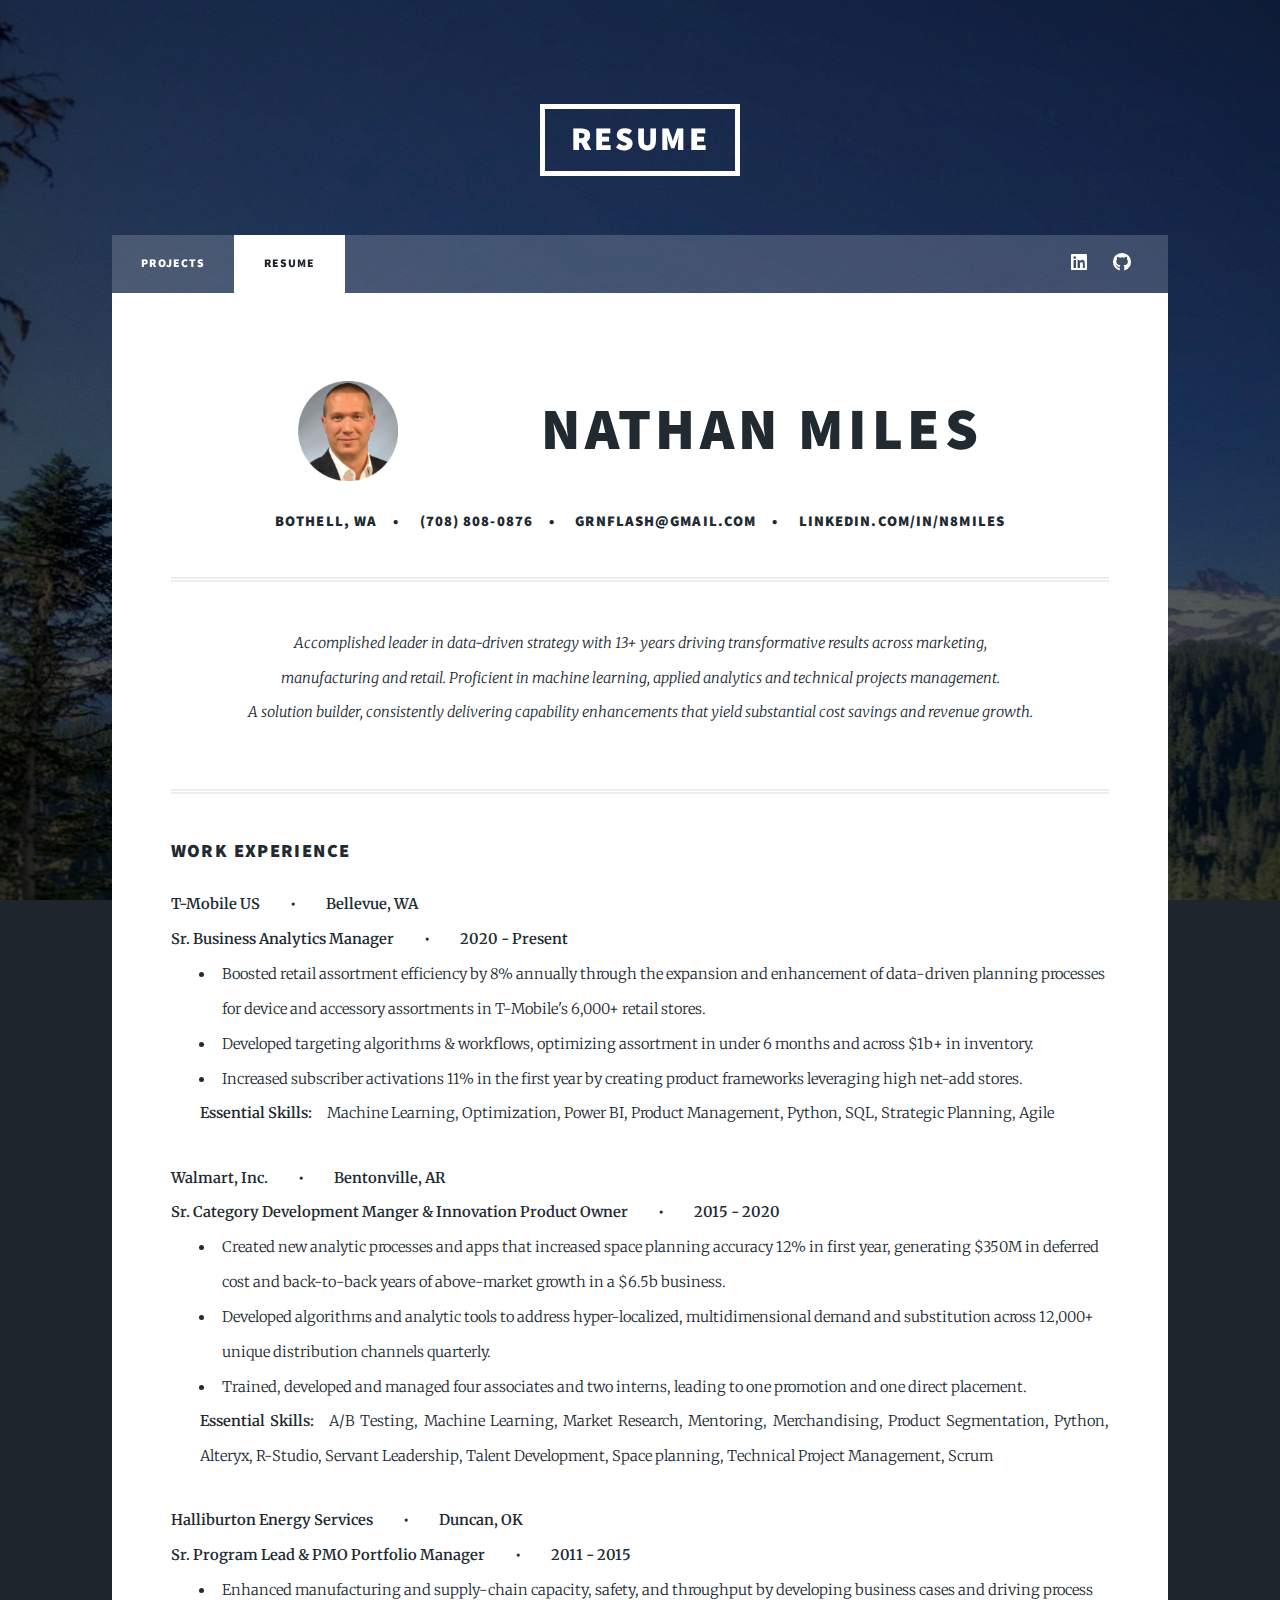
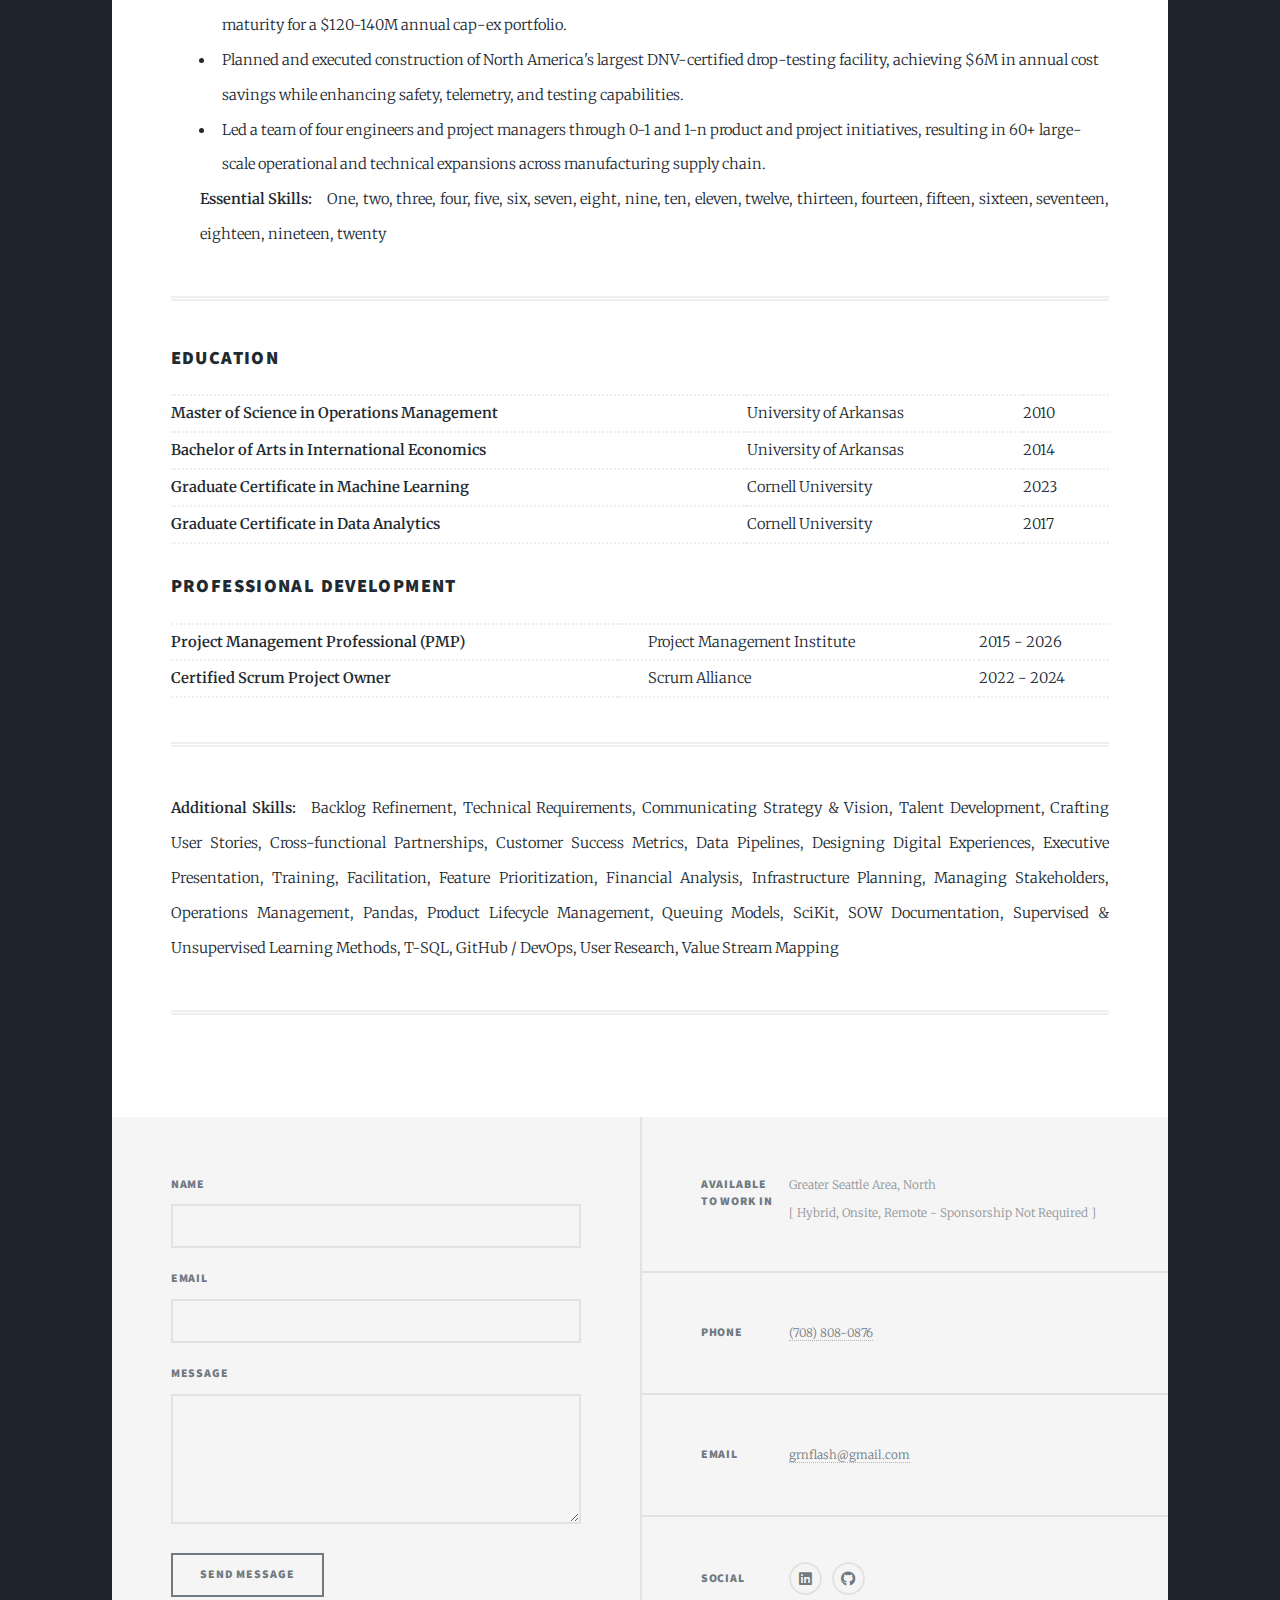
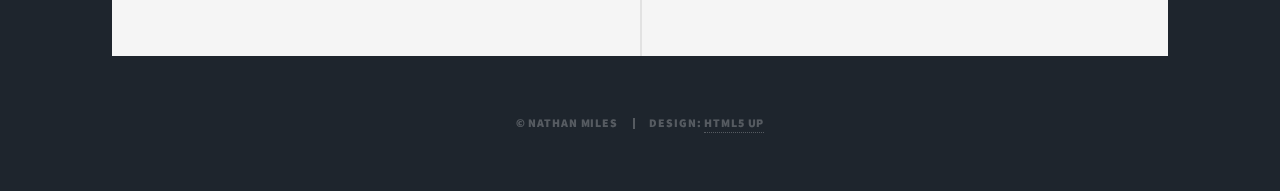
==== Resume.html @ a2cf2c88 "Add files via upload" ====
<!DOCTYPE HTML>
<html>
	<head>
		<title>Nathan Miles Resume</title>
		<meta charset="utf-8" />
		<meta name="viewport" content="width=device-width, initial-scale=1, user-scalable=no" />
		<link rel="stylesheet" href="assets/css/main.css" />
		<noscript><link rel="stylesheet" href="assets/css/noscript.css" /></noscript>
	</head>
	<body class="is-preload">

		<!-- Wrapper -->
			<div id="wrapper">

				<!-- Header -->
					<header id="header">
						<a href="index.html" class="logo">Resume</a>
					</header>

				<!-- Nav -->
					<nav id="nav">
						<ul class="links">
							<li><a href="index.html">Projects</a></li>
							<li class="active"><a href="Resume.html">Resume</a></li>
							<!-- <li><a href="elements.html">Elements Reference</a></li> -->
						</ul>
						<ul class="icons">
							<li><a href="https://www.linkedin.com/in/n8miles/" class="icon brands fa-linkedin" target="_blank" rel="noopener noreferrer"><span class="label">LinkedIn</span></a></li>
							<li><a href="https://github.com/grnflash" class="icon brands fa-github" target="_blank" rel="noopener noreferrer"><span class="label">GitHub</span></a></li>
						</ul>
					</nav>

				<!-- Main -->
					<div id="main">

						<!-- Post -->
							<section class="post">
								<header class="major">
									<div>
										<h2><img src="images/Headshot_Circle_grey.png" style="vertical-align: middle;" width="100px"/>
										<span style="vertical-align: middle;">&emsp;&emsp;Nathan Miles</span></h2>
									</div>
									<!--<div>-->
								
									<h4><a href="https://www.google.com/maps/place/Bothell,+WA/" target="_blank" rel="noopener noreferrer">Bothell, WA</a>&emsp;•&emsp;
										<a href="tel:708-808-0876">(708) 808-0876</a>&emsp;•&emsp;
										<a href="mailto:grnflash@gmail.com">grnflash@gmail.com</a>&emsp;•&emsp;
										<a href="https://linkedin.com/in/n8miles" target="_blank" rel="noopener noreferrer">linkedin.com/in/n8miles</a>
									</h4>
									<!--</div>-->
									
								<hr>
									<p>Accomplished leader in data-driven strategy with 13+ years driving transformative results across marketing,<br />
									manufacturing and retail. Proficient in machine learning, applied analytics and technical projects management.<br />
									A solution builder, consistently delivering capability enhancements that yield substantial cost savings and revenue growth.</p>
								</header>
								<hr>

								<h3>Work Experience</h3>

								<dl>
									<dt>T-Mobile US&emsp;&emsp;•&emsp;&emsp;Bellevue, WA<br />
									Sr. Business Analytics Manager&emsp;&emsp;•&emsp;&emsp;2020 - Present</dt>
									<dd>
										<ul>
											<li>Boosted retail assortment efficiency by 8% annually through the expansion and enhancement of data-driven planning
												processes for device and accessory assortments in T-Mobile's 6,000+ retail stores.</li>
											<li>Developed targeting algorithms & workflows, optimizing assortment in under 6 months and across $1b+ in inventory.</li>
											<li>Increased subscriber activations 11% in the first year by creating product frameworks leveraging high net-add stores.</li>
										</ul>
										<p><b>Essential Skills:&emsp;</b>Machine Learning, Optimization, Power BI, Product Management, Python, SQL, Strategic Planning, Agile</p>
									</dd>
									<dt>Walmart, Inc.&emsp;&emsp;•&emsp;&emsp;Bentonville, AR<br />
										Sr. Category Development Manger & Innovation Product Owner&emsp;&emsp;•&emsp;&emsp;2015 - 2020</dt>
									<dd>
										<ul>
											<li>Created new analytic processes and apps that increased space planning accuracy 12% in first year, generating $350M in
												deferred cost and back-to-back years of above-market growth in a $6.5b business.</li>
											<li>Developed algorithms and analytic tools to address hyper-localized, multidimensional demand and substitution across
												12,000+ unique distribution channels quarterly.</li>
											<li>Trained, developed and managed four associates and two interns, leading to one promotion and one direct placement.</li>
										</ul>
										<p><b>Essential Skills:&emsp;</b>A/B Testing, Machine Learning, Market Research, Mentoring, Merchandising, Product Segmentation, Python,
											Alteryx, R-Studio, Servant Leadership, Talent Development, Space planning, Technical Project Management, Scrum</p>
									</dd>
									<dt>Halliburton Energy Services&emsp;&emsp;•&emsp;&emsp;Duncan, OK<br />
										Sr. Program Lead & PMO Portfolio Manager&emsp;&emsp;•&emsp;&emsp;2011 - 2015</dt>
										<dd>
											<ul>
												<li>Enhanced manufacturing and supply-chain capacity, safety, and throughput by developing business cases and driving
													process maturity for a $120-140M annual cap-ex portfolio.</li>
												<li>Planned and executed construction of North America's largest DNV-certified drop-testing facility, achieving $6M in annual
													cost savings while enhancing safety, telemetry, and testing capabilities.</li>
												<li>Led a team of four engineers and project managers through 0-1 and 1-n product and project initiatives, resulting in 60+ large-
													scale operational and technical expansions across manufacturing supply chain.</li>
											</ul>
											<p><b>Essential Skills:&emsp;</b>One, two, three, four, five, six, seven, eight, nine, ten, eleven, twelve, thirteen, fourteen, fifteen, sixteen, seventeen, eighteen, nineteen, twenty</p>
										</dd>
								</dl>
								<hr>
								<h3>Education</h3>
								<table>
									<tr>
										<td><b>Master of Science in Operations Management</b></td>
										<td>University of Arkansas</td>
										<td>2010&emsp;</td>
									</tr>
									<tr>
										<td><b>Bachelor of Arts in International Economics</b></td>
										<td>University of Arkansas</td>
										<td>2014&emsp;</td>
									</tr>
									<tr>
										<td><b>Graduate Certificate in Machine Learning</b></td>
										<td>Cornell University</td>
										<td>2023&emsp;</td>
									</tr>
									<tr>
										<td><b>Graduate Certificate in Data Analytics</b></td>
										<td>Cornell University</td>
										<td>2017&emsp;</td>
									</tr>
								</table>
								
								<h3>Professional Development</h3>
								<table>
									<tr>
										<td><b>Project Management Professional (PMP)</b></td>
										<td>&emsp;&emsp;Project Management Institute</td>
										<td>2015 - 2026</td>
									</tr>
									<tr>
										<td><b>Certified Scrum Project Owner</b></td>
										<td>&emsp;&emsp;Scrum Alliance</td>
										<td>2022 - 2024</td>
									</tr>
								</table>
								<hr>
								<p><b>Additional Skills:</b>&emsp;Backlog Refinement, Technical Requirements, Communicating Strategy & Vision, Talent Development, Crafting User Stories,
									Cross-functional Partnerships, Customer Success Metrics, Data Pipelines, Designing Digital Experiences, Executive
									Presentation, Training, Facilitation, Feature Prioritization, Financial Analysis, Infrastructure Planning, Managing Stakeholders,
									Operations Management, Pandas, Product Lifecycle Management, Queuing Models, SciKit, SOW Documentation, Supervised
									& Unsupervised Learning Methods, T-SQL, GitHub / DevOps, User Research, Value Stream Mapping</p>
								<hr>
							</section>
					</div>

				<!-- Footer -->
					<footer id="footer">
						<section>
							<form method="post" action="mailto:grnflash@gmail.com?subject=PortfolioFormSubmission" enctype="text/plain" onsubmit="location.href='Thanks for Reaching Out.html';">
								<div class="fields">
									<div class="field">
										<label for="name">Name</label>
										<input type="text" name="name" id="name" />
									</div>
									<div class="field">
										<label for="email">Email</label>
										<input type="text" name="email" id="email" />
									</div>
									<div class="field">
										<label for="message">Message</label>
										<textarea name="message" id="message" rows="3"></textarea>
									</div>
								</div>
								<ul class="actions">
									<li><input type="submit" value="Send Message" /></li>
								</ul>
							</form>
						</section>
						<section class="split contact">
							<section class="alt">
								<h3>Available <br /> To Work In</h3>
								<p>Greater Seattle Area, North<br />
								[ Hybrid, Onsite, Remote - Sponsorship Not Required ]</p>
							</section>
							<section>
								<h3>Phone</h3>
								<p><a href="#">(708) 808-0876</a></p>
							</section>
							<section>
								<h3>Email</h3>
								<p><a href="#">grnflash@gmail.com</a></p>
							</section>
							<section>
								<h3>Social</h3>
								<ul class="icons alt">
									<li><a href="https://www.linkedin.com/in/n8miles/" class="icon brands fa-linkedin" target="_blank" rel="noopener noreferrer"><span class="label">LinkedIn</span></a></li>
									<li><a href="https://github.com/grnflash" class="icon brands fa-github" target="_blank" rel="noopener noreferrer"><span class="label">GitHub</span></a></li>
								</ul>
							</section>
						</section>
					</footer>

				<!-- Copyright -->
					<div id="copyright">
						<ul><li>&copy; Nathan Miles</li><li>Design: <a href="https://html5up.net">HTML5 UP</a></li></ul>
					</div>

			</div>

		<!-- Scripts -->
			<script src="assets/js/jquery.min.js"></script>
			<script src="assets/js/jquery.scrollex.min.js"></script>
			<script src="assets/js/jquery.scrolly.min.js"></script>
			<script src="assets/js/browser.min.js"></script>
			<script src="assets/js/breakpoints.min.js"></script>
			<script src="assets/js/util.js"></script>
			<script src="assets/js/main.js"></script>

	</body>
</html>
---- assets/css/main.css ----
@import url(fontawesome-all.min.css);
@import url("https://fonts.googleapis.com/css?family=Merriweather:300,700,300italic,700italic|Source+Sans+Pro:900");

/*
	Massively by HTML5 UP
	html5up.net | @ajlkn
	Free for personal and commercial use under the CCA 3.0 license (html5up.net/license)
*/

html, body, div, span, applet, object,
iframe, h1, h2, h3, h4, h5, h6, p, blockquote,
pre, a, abbr, acronym, address, big, cite,
code, del, dfn, em, img, ins, kbd, q, s, samp,
small, strike, strong, sub, sup, tt, var, b,
u, i, center, dl, dt, dd, ol, ul, li, fieldset,
form, label, legend, table, caption, tbody,
tfoot, thead, tr, th, td, article, aside,
canvas, details, embed, figure, figcaption,
footer, header, hgroup, menu, nav, output, ruby,
section, summary, time, mark, audio, video {
	margin: 0;
	padding: 0;
	border: 0;
	font-size: 100%;
	font: inherit;
	vertical-align: baseline;}

article, aside, details, figcaption, figure,
footer, header, hgroup, menu, nav, section {
	display: block;}

body {
	line-height: 1;
}

ol, ul {
	list-style: none;
}

blockquote, q {
	quotes: none;
}

	blockquote:before, blockquote:after, q:before, q:after {
		content: '';
		content: none;
	}

table {
	border-collapse: collapse;
	border-spacing: 0;
}

body {
	-webkit-text-size-adjust: none;
}

mark {
	background-color: transparent;
	color: inherit;
}

input::-moz-focus-inner {
	border: 0;
	padding: 0;
}

input, select, textarea {
	-moz-appearance: none;
	-webkit-appearance: none;
	-ms-appearance: none;
	appearance: none;
}

/* Basic */

	@-ms-viewport {
		width: device-width;
	}

	body {
		-ms-overflow-style: scrollbar;
	}

	@media screen and (max-width: 480px) {

		html, body {
			min-width: 320px;
		}

	}

	html {
		box-sizing: border-box;
	}

	*, *:before, *:after {
		box-sizing: inherit;
	}

	body {
		background-color: #1e252d;
	}

		body.is-preload *, body.is-preload *:before, body.is-preload *:after {
			-moz-animation: none !important;
			-webkit-animation: none !important;
			-ms-animation: none !important;
			animation: none !important;
			-moz-transition: none !important;
			-webkit-transition: none !important;
			-ms-transition: none !important;
			transition: none !important;
		}

/* Type */

	html {
		font-size: 16pt;
	}

		@media screen and (max-width: 1680px) {

			html {
				font-size: 12pt;
			}

		}

		@media screen and (max-width: 1280px) {

			html {
				font-size: 11pt;
			}

		}

		@media screen and (max-width: 360px) {

			html {
				font-size: 10pt;
			}

		}

	body {
		color: #212931;
	}

	body, input, select, textarea {
		font-family: "Merriweather", Georgia, serif;
		font-weight: 300;
		font-size: 1rem;
		line-height: 2.375;
	}

	a {
		-moz-transition: color 0.2s ease-in-out, background-color 0.2s ease-in-out, border-color 0.2s ease-in-out, box-shadow 0.2s ease-in-out;
		-webkit-transition: color 0.2s ease-in-out, background-color 0.2s ease-in-out, border-color 0.2s ease-in-out, box-shadow 0.2s ease-in-out;
		-ms-transition: color 0.2s ease-in-out, background-color 0.2s ease-in-out, border-color 0.2s ease-in-out, box-shadow 0.2s ease-in-out;
		transition: color 0.2s ease-in-out, background-color 0.2s ease-in-out, border-color 0.2s ease-in-out, box-shadow 0.2s ease-in-out;
		border-bottom: dotted 1px;
		text-decoration: none;
	}

		a:hover {
			border-bottom-color: transparent;
		}

	strong, b {
		font-weight: 600;
	}

	em, i {
		font-style: italic;
	}

	p {
		text-align: justify;
		margin: 0 0 2rem 0;
	}

	h1, h2, h3, h4, h5, h6 {
		font-family: "Source Sans Pro", Helvetica, sans-serif;
		font-weight: 900;
		line-height: 1.5;
		letter-spacing: 0.075em;
		text-transform: uppercase;
		margin: 0 0 1rem 0;
	}

		h1 a, h2 a, h3 a, h4 a, h5 a, h6 a {
			border-bottom: 0;
			color: inherit;
			text-decoration: none;
		}

	h1 {
		font-size: 4rem;
		line-height: 1.1;
		margin: 0 0 2rem 0;
	}

	h2 {
		font-size: 1.75rem;
		line-height: 1.3;
		margin: 0 0 1.5rem 0;
	}

	h3 {
		font-size: 1.25rem;
		margin: 0 0 1.5rem 0;
	}

	h4 {
		font-size: 1rem;
	}

	h5 {
		font-size: 0.9rem;
	}

	h6 {
		font-size: 0.8rem;
	}

	sub {
		font-size: 0.8rem;
		position: relative;
		top: 0.5rem;
	}

	sup {
		font-size: 0.8rem;
		position: relative;
		top: -0.5rem;
	}

	blockquote {
		border-left: solid 4px;
		font-style: italic;
		margin: 0 0 2rem 0;
		padding: 0.5rem 0 0.5rem 2rem;
	}

	code {
		border: solid 2px;
		font-family: "Courier New", monospace;
		font-size: 0.9rem;
		margin: 0 0.25rem;
		padding: 0.25rem 0.65rem;
	}

	pre {
		-webkit-overflow-scrolling: touch;
		font-family: "Courier New", monospace;
		font-size: 0.9rem;
		margin: 0 0 2rem 0;
	}

		pre code {
			display: block;
			line-height: 1.75;
			padding: 1rem 1.5rem;
			overflow-x: auto;
		}

	hr {
		border: 0;
		border-bottom: double 5px; /* was solid 2px */
		margin: 3rem 0;
	}

		hr.major {
			margin: 5rem 0;
		}

	.align-left {
		text-align: left;
	}

	.align-center {
		text-align: center;
	}

	.align-right {
		text-align: right;
	}

	input, select, textarea {
		color: #212931;
	}

	a {
		color: #212931;
		border-bottom-color: rgba(33, 41, 49, 0.5);
	}

		a:hover {
			border-bottom-color: transparent;
			color: #18bfef !important;
		}

	strong, b {
		color: #212931;
	}

	h1, h2, h3, h4, h5, h6 {
		color: #212931;
	}

	blockquote {
		border-left-color: #eeeeee;
	}

	code {
		background: rgba(220, 220, 220, 0.25);
		border-color: #eeeeee;
	}

	hr {
		border-bottom-color: #eeeeee;
	}

/* Row */

	.row {
		display: flex;
		flex-wrap: wrap;
		box-sizing: border-box;
		align-items: stretch;
	}

		.row > * {
			box-sizing: border-box;
		}

		.row.gtr-uniform > * > :last-child {
			margin-bottom: 0;
		}

		.row.aln-left {
			justify-content: flex-start;
		}

		.row.aln-center {
			justify-content: center;
		}

		.row.aln-right {
			justify-content: flex-end;
		}

		.row.aln-top {
			align-items: flex-start;
		}

		.row.aln-middle {
			align-items: center;
		}

		.row.aln-bottom {
			align-items: flex-end;
		}

		.row > .imp {
			order: -1;
		}

		.row > .col-1 {
			width: 8.33333%;
		}

		.row > .off-1 {
			margin-left: 8.33333%;
		}

		.row > .col-2 {
			width: 16.66667%;
		}

		.row > .off-2 {
			margin-left: 16.66667%;
		}

		.row > .col-3 {
			width: 25%;
		}

		.row > .off-3 {
			margin-left: 25%;
		}

		.row > .col-4 {
			width: 33.33333%;
		}

		.row > .off-4 {
			margin-left: 33.33333%;
		}

		.row > .col-5 {
			width: 41.66667%;
		}

		.row > .off-5 {
			margin-left: 41.66667%;
		}

		.row > .col-6 {
			width: 50%;
		}

		.row > .off-6 {
			margin-left: 50%;
		}

		.row > .col-7 {
			width: 58.33333%;
		}

		.row > .off-7 {
			margin-left: 58.33333%;
		}

		.row > .col-8 {
			width: 66.66667%;
		}

		.row > .off-8 {
			margin-left: 66.66667%;
		}

		.row > .col-9 {
			width: 75%;
		}

		.row > .off-9 {
			margin-left: 75%;
		}

		.row > .col-10 {
			width: 83.33333%;
		}

		.row > .off-10 {
			margin-left: 83.33333%;
		}

		.row > .col-11 {
			width: 91.66667%;
		}

		.row > .off-11 {
			margin-left: 91.66667%;
		}

		.row > .col-12 {
			width: 100%;
		}

		.row > .off-12 {
			margin-left: 100%;
		}

		.row.gtr-0 {
			margin-top: 0;
			margin-left: 0rem;
		}

			.row.gtr-0 > * {
				padding: 0 0 0 0rem;
			}

			.row.gtr-0.gtr-uniform {
				margin-top: 0rem;
			}

				.row.gtr-0.gtr-uniform > * {
					padding-top: 0rem;
				}

		.row.gtr-25 {
			margin-top: 0;
			margin-left: -0.375rem;
		}

			.row.gtr-25 > * {
				padding: 0 0 0 0.375rem;
			}

			.row.gtr-25.gtr-uniform {
				margin-top: -0.375rem;
			}

				.row.gtr-25.gtr-uniform > * {
					padding-top: 0.375rem;
				}

		.row.gtr-50 {
			margin-top: 0;
			margin-left: -0.75rem;
		}

			.row.gtr-50 > * {
				padding: 0 0 0 0.75rem;
			}

			.row.gtr-50.gtr-uniform {
				margin-top: -0.75rem;
			}

				.row.gtr-50.gtr-uniform > * {
					padding-top: 0.75rem;
				}

		.row {
			margin-top: 0;
			margin-left: -1.5rem;
		}

			.row > * {
				padding: 0 0 0 1.5rem;
			}

			.row.gtr-uniform {
				margin-top: -1.5rem;
			}

				.row.gtr-uniform > * {
					padding-top: 1.5rem;
				}

		.row.gtr-150 {
			margin-top: 0;
			margin-left: -2.25rem;
		}

			.row.gtr-150 > * {
				padding: 0 0 0 2.25rem;
			}

			.row.gtr-150.gtr-uniform {
				margin-top: -2.25rem;
			}

				.row.gtr-150.gtr-uniform > * {
					padding-top: 2.25rem;
				}

		.row.gtr-200 {
			margin-top: 0;
			margin-left: -3rem;
		}

			.row.gtr-200 > * {
				padding: 0 0 0 3rem;
			}

			.row.gtr-200.gtr-uniform {
				margin-top: -3rem;
			}

				.row.gtr-200.gtr-uniform > * {
					padding-top: 3rem;
				}

		@media screen and (max-width: 1680px) {

			.row {
				display: flex;
				flex-wrap: wrap;
				box-sizing: border-box;
				align-items: stretch;
			}

				.row > * {
					box-sizing: border-box;
				}

				.row.gtr-uniform > * > :last-child {
					margin-bottom: 0;
				}

				.row.aln-left {
					justify-content: flex-start;
				}

				.row.aln-center {
					justify-content: center;
				}

				.row.aln-right {
					justify-content: flex-end;
				}

				.row.aln-top {
					align-items: flex-start;
				}

				.row.aln-middle {
					align-items: center;
				}

				.row.aln-bottom {
					align-items: flex-end;
				}

				.row > .imp-xlarge {
					order: -1;
				}

				.row > .col-1-xlarge {
					width: 8.33333%;
				}

				.row > .off-1-xlarge {
					margin-left: 8.33333%;
				}

				.row > .col-2-xlarge {
					width: 16.66667%;
				}

				.row > .off-2-xlarge {
					margin-left: 16.66667%;
				}

				.row > .col-3-xlarge {
					width: 25%;
				}

				.row > .off-3-xlarge {
					margin-left: 25%;
				}

				.row > .col-4-xlarge {
					width: 33.33333%;
				}

				.row > .off-4-xlarge {
					margin-left: 33.33333%;
				}

				.row > .col-5-xlarge {
					width: 41.66667%;
				}

				.row > .off-5-xlarge {
					margin-left: 41.66667%;
				}

				.row > .col-6-xlarge {
					width: 50%;
				}

				.row > .off-6-xlarge {
					margin-left: 50%;
				}

				.row > .col-7-xlarge {
					width: 58.33333%;
				}

				.row > .off-7-xlarge {
					margin-left: 58.33333%;
				}

				.row > .col-8-xlarge {
					width: 66.66667%;
				}

				.row > .off-8-xlarge {
					margin-left: 66.66667%;
				}

				.row > .col-9-xlarge {
					width: 75%;
				}

				.row > .off-9-xlarge {
					margin-left: 75%;
				}

				.row > .col-10-xlarge {
					width: 83.33333%;
				}

				.row > .off-10-xlarge {
					margin-left: 83.33333%;
				}

				.row > .col-11-xlarge {
					width: 91.66667%;
				}

				.row > .off-11-xlarge {
					margin-left: 91.66667%;
				}

				.row > .col-12-xlarge {
					width: 100%;
				}

				.row > .off-12-xlarge {
					margin-left: 100%;
				}

				.row.gtr-0 {
					margin-top: 0;
					margin-left: 0rem;
				}

					.row.gtr-0 > * {
						padding: 0 0 0 0rem;
					}

					.row.gtr-0.gtr-uniform {
						margin-top: 0rem;
					}

						.row.gtr-0.gtr-uniform > * {
							padding-top: 0rem;
						}

				.row.gtr-25 {
					margin-top: 0;
					margin-left: -0.375rem;
				}

					.row.gtr-25 > * {
						padding: 0 0 0 0.375rem;
					}

					.row.gtr-25.gtr-uniform {
						margin-top: -0.375rem;
					}

						.row.gtr-25.gtr-uniform > * {
							padding-top: 0.375rem;
						}

				.row.gtr-50 {
					margin-top: 0;
					margin-left: -0.75rem;
				}

					.row.gtr-50 > * {
						padding: 0 0 0 0.75rem;
					}

					.row.gtr-50.gtr-uniform {
						margin-top: -0.75rem;
					}

						.row.gtr-50.gtr-uniform > * {
							padding-top: 0.75rem;
						}

				.row {
					margin-top: 0;
					margin-left: -1.5rem;
				}

					.row > * {
						padding: 0 0 0 1.5rem;
					}

					.row.gtr-uniform {
						margin-top: -1.5rem;
					}

						.row.gtr-uniform > * {
							padding-top: 1.5rem;
						}

				.row.gtr-150 {
					margin-top: 0;
					margin-left: -2.25rem;
				}

					.row.gtr-150 > * {
						padding: 0 0 0 2.25rem;
					}

					.row.gtr-150.gtr-uniform {
						margin-top: -2.25rem;
					}

						.row.gtr-150.gtr-uniform > * {
							padding-top: 2.25rem;
						}

				.row.gtr-200 {
					margin-top: 0;
					margin-left: -3rem;
				}

					.row.gtr-200 > * {
						padding: 0 0 0 3rem;
					}

					.row.gtr-200.gtr-uniform {
						margin-top: -3rem;
					}

						.row.gtr-200.gtr-uniform > * {
							padding-top: 3rem;
						}

		}

		@media screen and (max-width: 1280px) {

			.row {
				display: flex;
				flex-wrap: wrap;
				box-sizing: border-box;
				align-items: stretch;
			}

				.row > * {
					box-sizing: border-box;
				}

				.row.gtr-uniform > * > :last-child {
					margin-bottom: 0;
				}

				.row.aln-left {
					justify-content: flex-start;
				}

				.row.aln-center {
					justify-content: center;
				}

				.row.aln-right {
					justify-content: flex-end;
				}

				.row.aln-top {
					align-items: flex-start;
				}

				.row.aln-middle {
					align-items: center;
				}

				.row.aln-bottom {
					align-items: flex-end;
				}

				.row > .imp-large {
					order: -1;
				}

				.row > .col-1-large {
					width: 8.33333%;
				}

				.row > .off-1-large {
					margin-left: 8.33333%;
				}

				.row > .col-2-large {
					width: 16.66667%;
				}

				.row > .off-2-large {
					margin-left: 16.66667%;
				}

				.row > .col-3-large {
					width: 25%;
				}

				.row > .off-3-large {
					margin-left: 25%;
				}

				.row > .col-4-large {
					width: 33.33333%;
				}

				.row > .off-4-large {
					margin-left: 33.33333%;
				}

				.row > .col-5-large {
					width: 41.66667%;
				}

				.row > .off-5-large {
					margin-left: 41.66667%;
				}

				.row > .col-6-large {
					width: 50%;
				}

				.row > .off-6-large {
					margin-left: 50%;
				}

				.row > .col-7-large {
					width: 58.33333%;
				}

				.row > .off-7-large {
					margin-left: 58.33333%;
				}

				.row > .col-8-large {
					width: 66.66667%;
				}

				.row > .off-8-large {
					margin-left: 66.66667%;
				}

				.row > .col-9-large {
					width: 75%;
				}

				.row > .off-9-large {
					margin-left: 75%;
				}

				.row > .col-10-large {
					width: 83.33333%;
				}

				.row > .off-10-large {
					margin-left: 83.33333%;
				}

				.row > .col-11-large {
					width: 91.66667%;
				}

				.row > .off-11-large {
					margin-left: 91.66667%;
				}

				.row > .col-12-large {
					width: 100%;
				}

				.row > .off-12-large {
					margin-left: 100%;
				}

				.row.gtr-0 {
					margin-top: 0;
					margin-left: 0rem;
				}

					.row.gtr-0 > * {
						padding: 0 0 0 0rem;
					}

					.row.gtr-0.gtr-uniform {
						margin-top: 0rem;
					}

						.row.gtr-0.gtr-uniform > * {
							padding-top: 0rem;
						}

				.row.gtr-25 {
					margin-top: 0;
					margin-left: -0.375rem;
				}

					.row.gtr-25 > * {
						padding: 0 0 0 0.375rem;
					}

					.row.gtr-25.gtr-uniform {
						margin-top: -0.375rem;
					}

						.row.gtr-25.gtr-uniform > * {
							padding-top: 0.375rem;
						}

				.row.gtr-50 {
					margin-top: 0;
					margin-left: -0.75rem;
				}

					.row.gtr-50 > * {
						padding: 0 0 0 0.75rem;
					}

					.row.gtr-50.gtr-uniform {
						margin-top: -0.75rem;
					}

						.row.gtr-50.gtr-uniform > * {
							padding-top: 0.75rem;
						}

				.row {
					margin-top: 0;
					margin-left: -1.5rem;
				}

					.row > * {
						padding: 0 0 0 1.5rem;
					}

					.row.gtr-uniform {
						margin-top: -1.5rem;
					}

						.row.gtr-uniform > * {
							padding-top: 1.5rem;
						}

				.row.gtr-150 {
					margin-top: 0;
					margin-left: -2.25rem;
				}

					.row.gtr-150 > * {
						padding: 0 0 0 2.25rem;
					}

					.row.gtr-150.gtr-uniform {
						margin-top: -2.25rem;
					}

						.row.gtr-150.gtr-uniform > * {
							padding-top: 2.25rem;
						}

				.row.gtr-200 {
					margin-top: 0;
					margin-left: -3rem;
				}

					.row.gtr-200 > * {
						padding: 0 0 0 3rem;
					}

					.row.gtr-200.gtr-uniform {
						margin-top: -3rem;
					}

						.row.gtr-200.gtr-uniform > * {
							padding-top: 3rem;
						}

		}

		@media screen and (max-width: 980px) {

			.row {
				display: flex;
				flex-wrap: wrap;
				box-sizing: border-box;
				align-items: stretch;
			}

				.row > * {
					box-sizing: border-box;
				}

				.row.gtr-uniform > * > :last-child {
					margin-bottom: 0;
				}

				.row.aln-left {
					justify-content: flex-start;
				}

				.row.aln-center {
					justify-content: center;
				}

				.row.aln-right {
					justify-content: flex-end;
				}

				.row.aln-top {
					align-items: flex-start;
				}

				.row.aln-middle {
					align-items: center;
				}

				.row.aln-bottom {
					align-items: flex-end;
				}

				.row > .imp-medium {
					order: -1;
				}

				.row > .col-1-medium {
					width: 8.33333%;
				}

				.row > .off-1-medium {
					margin-left: 8.33333%;
				}

				.row > .col-2-medium {
					width: 16.66667%;
				}

				.row > .off-2-medium {
					margin-left: 16.66667%;
				}

				.row > .col-3-medium {
					width: 25%;
				}

				.row > .off-3-medium {
					margin-left: 25%;
				}

				.row > .col-4-medium {
					width: 33.33333%;
				}

				.row > .off-4-medium {
					margin-left: 33.33333%;
				}

				.row > .col-5-medium {
					width: 41.66667%;
				}

				.row > .off-5-medium {
					margin-left: 41.66667%;
				}

				.row > .col-6-medium {
					width: 50%;
				}

				.row > .off-6-medium {
					margin-left: 50%;
				}

				.row > .col-7-medium {
					width: 58.33333%;
				}

				.row > .off-7-medium {
					margin-left: 58.33333%;
				}

				.row > .col-8-medium {
					width: 66.66667%;
				}

				.row > .off-8-medium {
					margin-left: 66.66667%;
				}

				.row > .col-9-medium {
					width: 75%;
				}

				.row > .off-9-medium {
					margin-left: 75%;
				}

				.row > .col-10-medium {
					width: 83.33333%;
				}

				.row > .off-10-medium {
					margin-left: 83.33333%;
				}

				.row > .col-11-medium {
					width: 91.66667%;
				}

				.row > .off-11-medium {
					margin-left: 91.66667%;
				}

				.row > .col-12-medium {
					width: 100%;
				}

				.row > .off-12-medium {
					margin-left: 100%;
				}

				.row.gtr-0 {
					margin-top: 0;
					margin-left: 0rem;
				}

					.row.gtr-0 > * {
						padding: 0 0 0 0rem;
					}

					.row.gtr-0.gtr-uniform {
						margin-top: 0rem;
					}

						.row.gtr-0.gtr-uniform > * {
							padding-top: 0rem;
						}

				.row.gtr-25 {
					margin-top: 0;
					margin-left: -0.375rem;
				}

					.row.gtr-25 > * {
						padding: 0 0 0 0.375rem;
					}

					.row.gtr-25.gtr-uniform {
						margin-top: -0.375rem;
					}

						.row.gtr-25.gtr-uniform > * {
							padding-top: 0.375rem;
						}

				.row.gtr-50 {
					margin-top: 0;
					margin-left: -0.75rem;
				}

					.row.gtr-50 > * {
						padding: 0 0 0 0.75rem;
					}

					.row.gtr-50.gtr-uniform {
						margin-top: -0.75rem;
					}

						.row.gtr-50.gtr-uniform > * {
							padding-top: 0.75rem;
						}

				.row {
					margin-top: 0;
					margin-left: -1.5rem;
				}

					.row > * {
						padding: 0 0 0 1.5rem;
					}

					.row.gtr-uniform {
						margin-top: -1.5rem;
					}

						.row.gtr-uniform > * {
							padding-top: 1.5rem;
						}

				.row.gtr-150 {
					margin-top: 0;
					margin-left: -2.25rem;
				}

					.row.gtr-150 > * {
						padding: 0 0 0 2.25rem;
					}

					.row.gtr-150.gtr-uniform {
						margin-top: -2.25rem;
					}

						.row.gtr-150.gtr-uniform > * {
							padding-top: 2.25rem;
						}

				.row.gtr-200 {
					margin-top: 0;
					margin-left: -3rem;
				}

					.row.gtr-200 > * {
						padding: 0 0 0 3rem;
					}

					.row.gtr-200.gtr-uniform {
						margin-top: -3rem;
					}

						.row.gtr-200.gtr-uniform > * {
							padding-top: 3rem;
						}

		}

		@media screen and (max-width: 736px) {

			.row {
				display: flex;
				flex-wrap: wrap;
				box-sizing: border-box;
				align-items: stretch;
			}

				.row > * {
					box-sizing: border-box;
				}

				.row.gtr-uniform > * > :last-child {
					margin-bottom: 0;
				}

				.row.aln-left {
					justify-content: flex-start;
				}

				.row.aln-center {
					justify-content: center;
				}

				.row.aln-right {
					justify-content: flex-end;
				}

				.row.aln-top {
					align-items: flex-start;
				}

				.row.aln-middle {
					align-items: center;
				}

				.row.aln-bottom {
					align-items: flex-end;
				}

				.row > .imp-small {
					order: -1;
				}

				.row > .col-1-small {
					width: 8.33333%;
				}

				.row > .off-1-small {
					margin-left: 8.33333%;
				}

				.row > .col-2-small {
					width: 16.66667%;
				}

				.row > .off-2-small {
					margin-left: 16.66667%;
				}

				.row > .col-3-small {
					width: 25%;
				}

				.row > .off-3-small {
					margin-left: 25%;
				}

				.row > .col-4-small {
					width: 33.33333%;
				}

				.row > .off-4-small {
					margin-left: 33.33333%;
				}

				.row > .col-5-small {
					width: 41.66667%;
				}

				.row > .off-5-small {
					margin-left: 41.66667%;
				}

				.row > .col-6-small {
					width: 50%;
				}

				.row > .off-6-small {
					margin-left: 50%;
				}

				.row > .col-7-small {
					width: 58.33333%;
				}

				.row > .off-7-small {
					margin-left: 58.33333%;
				}

				.row > .col-8-small {
					width: 66.66667%;
				}

				.row > .off-8-small {
					margin-left: 66.66667%;
				}

				.row > .col-9-small {
					width: 75%;
				}

				.row > .off-9-small {
					margin-left: 75%;
				}

				.row > .col-10-small {
					width: 83.33333%;
				}

				.row > .off-10-small {
					margin-left: 83.33333%;
				}

				.row > .col-11-small {
					width: 91.66667%;
				}

				.row > .off-11-small {
					margin-left: 91.66667%;
				}

				.row > .col-12-small {
					width: 100%;
				}

				.row > .off-12-small {
					margin-left: 100%;
				}

				.row.gtr-0 {
					margin-top: 0;
					margin-left: 0rem;
				}

					.row.gtr-0 > * {
						padding: 0 0 0 0rem;
					}

					.row.gtr-0.gtr-uniform {
						margin-top: 0rem;
					}

						.row.gtr-0.gtr-uniform > * {
							padding-top: 0rem;
						}

				.row.gtr-25 {
					margin-top: 0;
					margin-left: -0.375rem;
				}

					.row.gtr-25 > * {
						padding: 0 0 0 0.375rem;
					}

					.row.gtr-25.gtr-uniform {
						margin-top: -0.375rem;
					}

						.row.gtr-25.gtr-uniform > * {
							padding-top: 0.375rem;
						}

				.row.gtr-50 {
					margin-top: 0;
					margin-left: -0.75rem;
				}

					.row.gtr-50 > * {
						padding: 0 0 0 0.75rem;
					}

					.row.gtr-50.gtr-uniform {
						margin-top: -0.75rem;
					}

						.row.gtr-50.gtr-uniform > * {
							padding-top: 0.75rem;
						}

				.row {
					margin-top: 0;
					margin-left: -1.5rem;
				}

					.row > * {
						padding: 0 0 0 1.5rem;
					}

					.row.gtr-uniform {
						margin-top: -1.5rem;
					}

						.row.gtr-uniform > * {
							padding-top: 1.5rem;
						}

				.row.gtr-150 {
					margin-top: 0;
					margin-left: -2.25rem;
				}

					.row.gtr-150 > * {
						padding: 0 0 0 2.25rem;
					}

					.row.gtr-150.gtr-uniform {
						margin-top: -2.25rem;
					}

						.row.gtr-150.gtr-uniform > * {
							padding-top: 2.25rem;
						}

				.row.gtr-200 {
					margin-top: 0;
					margin-left: -3rem;
				}

					.row.gtr-200 > * {
						padding: 0 0 0 3rem;
					}

					.row.gtr-200.gtr-uniform {
						margin-top: -3rem;
					}

						.row.gtr-200.gtr-uniform > * {
							padding-top: 3rem;
						}

		}

		@media screen and (max-width: 480px) {

			.row {
				display: flex;
				flex-wrap: wrap;
				box-sizing: border-box;
				align-items: stretch;
			}

				.row > * {
					box-sizing: border-box;
				}

				.row.gtr-uniform > * > :last-child {
					margin-bottom: 0;
				}

				.row.aln-left {
					justify-content: flex-start;
				}

				.row.aln-center {
					justify-content: center;
				}

				.row.aln-right {
					justify-content: flex-end;
				}

				.row.aln-top {
					align-items: flex-start;
				}

				.row.aln-middle {
					align-items: center;
				}

				.row.aln-bottom {
					align-items: flex-end;
				}

				.row > .imp-xsmall {
					order: -1;
				}

				.row > .col-1-xsmall {
					width: 8.33333%;
				}

				.row > .off-1-xsmall {
					margin-left: 8.33333%;
				}

				.row > .col-2-xsmall {
					width: 16.66667%;
				}

				.row > .off-2-xsmall {
					margin-left: 16.66667%;
				}

				.row > .col-3-xsmall {
					width: 25%;
				}

				.row > .off-3-xsmall {
					margin-left: 25%;
				}

				.row > .col-4-xsmall {
					width: 33.33333%;
				}

				.row > .off-4-xsmall {
					margin-left: 33.33333%;
				}

				.row > .col-5-xsmall {
					width: 41.66667%;
				}

				.row > .off-5-xsmall {
					margin-left: 41.66667%;
				}

				.row > .col-6-xsmall {
					width: 50%;
				}

				.row > .off-6-xsmall {
					margin-left: 50%;
				}

				.row > .col-7-xsmall {
					width: 58.33333%;
				}

				.row > .off-7-xsmall {
					margin-left: 58.33333%;
				}

				.row > .col-8-xsmall {
					width: 66.66667%;
				}

				.row > .off-8-xsmall {
					margin-left: 66.66667%;
				}

				.row > .col-9-xsmall {
					width: 75%;
				}

				.row > .off-9-xsmall {
					margin-left: 75%;
				}

				.row > .col-10-xsmall {
					width: 83.33333%;
				}

				.row > .off-10-xsmall {
					margin-left: 83.33333%;
				}

				.row > .col-11-xsmall {
					width: 91.66667%;
				}

				.row > .off-11-xsmall {
					margin-left: 91.66667%;
				}

				.row > .col-12-xsmall {
					width: 100%;
				}

				.row > .off-12-xsmall {
					margin-left: 100%;
				}

				.row.gtr-0 {
					margin-top: 0;
					margin-left: 0rem;
				}

					.row.gtr-0 > * {
						padding: 0 0 0 0rem;
					}

					.row.gtr-0.gtr-uniform {
						margin-top: 0rem;
					}

						.row.gtr-0.gtr-uniform > * {
							padding-top: 0rem;
						}

				.row.gtr-25 {
					margin-top: 0;
					margin-left: -0.375rem;
				}

					.row.gtr-25 > * {
						padding: 0 0 0 0.375rem;
					}

					.row.gtr-25.gtr-uniform {
						margin-top: -0.375rem;
					}

						.row.gtr-25.gtr-uniform > * {
							padding-top: 0.375rem;
						}

				.row.gtr-50 {
					margin-top: 0;
					margin-left: -0.75rem;
				}

					.row.gtr-50 > * {
						padding: 0 0 0 0.75rem;
					}

					.row.gtr-50.gtr-uniform {
						margin-top: -0.75rem;
					}

						.row.gtr-50.gtr-uniform > * {
							padding-top: 0.75rem;
						}

				.row {
					margin-top: 0;
					margin-left: -1.5rem;
				}

					.row > * {
						padding: 0 0 0 1.5rem;
					}

					.row.gtr-uniform {
						margin-top: -1.5rem;
					}

						.row.gtr-uniform > * {
							padding-top: 1.5rem;
						}

				.row.gtr-150 {
					margin-top: 0;
					margin-left: -2.25rem;
				}

					.row.gtr-150 > * {
						padding: 0 0 0 2.25rem;
					}

					.row.gtr-150.gtr-uniform {
						margin-top: -2.25rem;
					}

						.row.gtr-150.gtr-uniform > * {
							padding-top: 2.25rem;
						}

				.row.gtr-200 {
					margin-top: 0;
					margin-left: -3rem;
				}

					.row.gtr-200 > * {
						padding: 0 0 0 3rem;
					}

					.row.gtr-200.gtr-uniform {
						margin-top: -3rem;
					}

						.row.gtr-200.gtr-uniform > * {
							padding-top: 3rem;
						}

		}

		@media screen and (max-width: 360px) {

			.row {
				display: flex;
				flex-wrap: wrap;
				box-sizing: border-box;
				align-items: stretch;
			}

				.row > * {
					box-sizing: border-box;
				}

				.row.gtr-uniform > * > :last-child {
					margin-bottom: 0;
				}

				.row.aln-left {
					justify-content: flex-start;
				}

				.row.aln-center {
					justify-content: center;
				}

				.row.aln-right {
					justify-content: flex-end;
				}

				.row.aln-top {
					align-items: flex-start;
				}

				.row.aln-middle {
					align-items: center;
				}

				.row.aln-bottom {
					align-items: flex-end;
				}

				.row > .imp-xxsmall {
					order: -1;
				}

				.row > .col-1-xxsmall {
					width: 8.33333%;
				}

				.row > .off-1-xxsmall {
					margin-left: 8.33333%;
				}

				.row > .col-2-xxsmall {
					width: 16.66667%;
				}

				.row > .off-2-xxsmall {
					margin-left: 16.66667%;
				}

				.row > .col-3-xxsmall {
					width: 25%;
				}

				.row > .off-3-xxsmall {
					margin-left: 25%;
				}

				.row > .col-4-xxsmall {
					width: 33.33333%;
				}

				.row > .off-4-xxsmall {
					margin-left: 33.33333%;
				}

				.row > .col-5-xxsmall {
					width: 41.66667%;
				}

				.row > .off-5-xxsmall {
					margin-left: 41.66667%;
				}

				.row > .col-6-xxsmall {
					width: 50%;
				}

				.row > .off-6-xxsmall {
					margin-left: 50%;
				}

				.row > .col-7-xxsmall {
					width: 58.33333%;
				}

				.row > .off-7-xxsmall {
					margin-left: 58.33333%;
				}

				.row > .col-8-xxsmall {
					width: 66.66667%;
				}

				.row > .off-8-xxsmall {
					margin-left: 66.66667%;
				}

				.row > .col-9-xxsmall {
					width: 75%;
				}

				.row > .off-9-xxsmall {
					margin-left: 75%;
				}

				.row > .col-10-xxsmall {
					width: 83.33333%;
				}

				.row > .off-10-xxsmall {
					margin-left: 83.33333%;
				}

				.row > .col-11-xxsmall {
					width: 91.66667%;
				}

				.row > .off-11-xxsmall {
					margin-left: 91.66667%;
				}

				.row > .col-12-xxsmall {
					width: 100%;
				}

				.row > .off-12-xxsmall {
					margin-left: 100%;
				}

				.row.gtr-0 {
					margin-top: 0;
					margin-left: 0rem;
				}

					.row.gtr-0 > * {
						padding: 0 0 0 0rem;
					}

					.row.gtr-0.gtr-uniform {
						margin-top: 0rem;
					}

						.row.gtr-0.gtr-uniform > * {
							padding-top: 0rem;
						}

				.row.gtr-25 {
					margin-top: 0;
					margin-left: -0.375rem;
				}

					.row.gtr-25 > * {
						padding: 0 0 0 0.375rem;
					}

					.row.gtr-25.gtr-uniform {
						margin-top: -0.375rem;
					}

						.row.gtr-25.gtr-uniform > * {
							padding-top: 0.375rem;
						}

				.row.gtr-50 {
					margin-top: 0;
					margin-left: -0.75rem;
				}

					.row.gtr-50 > * {
						padding: 0 0 0 0.75rem;
					}

					.row.gtr-50.gtr-uniform {
						margin-top: -0.75rem;
					}

						.row.gtr-50.gtr-uniform > * {
							padding-top: 0.75rem;
						}

				.row {
					margin-top: 0;
					margin-left: -1.5rem;
				}

					.row > * {
						padding: 0 0 0 1.5rem;
					}

					.row.gtr-uniform {
						margin-top: -1.5rem;
					}

						.row.gtr-uniform > * {
							padding-top: 1.5rem;
						}

				.row.gtr-150 {
					margin-top: 0;
					margin-left: -2.25rem;
				}

					.row.gtr-150 > * {
						padding: 0 0 0 2.25rem;
					}

					.row.gtr-150.gtr-uniform {
						margin-top: -2.25rem;
					}

						.row.gtr-150.gtr-uniform > * {
							padding-top: 2.25rem;
						}

				.row.gtr-200 {
					margin-top: 0;
					margin-left: -3rem;
				}

					.row.gtr-200 > * {
						padding: 0 0 0 3rem;
					}

					.row.gtr-200.gtr-uniform {
						margin-top: -3rem;
					}

						.row.gtr-200.gtr-uniform > * {
							padding-top: 3rem;
						}

		}

/* Box */

	.box {
		border: solid 2px;
		margin-bottom: 2rem;
		padding: 1.5rem;
	}

		.box > :last-child,
		.box > :last-child > :last-child,
		.box > :last-child > :last-child > :last-child {
			margin-bottom: 0;
		}

		.box.alt {
			border: 0;
			border-radius: 0;
			padding: 0;
		}

	.box {
		border-color: #eeeeee;
	}

/* Button */

	input[type="submit"],
	input[type="reset"],
	input[type="button"],
	button,
	.button {
		-moz-appearance: none;
		-webkit-appearance: none;
		-ms-appearance: none;
		appearance: none;
		-moz-transition: background-color 0.2s ease-in-out, box-shadow 0.2s ease-in-out, color 0.2s ease-in-out;
		-webkit-transition: background-color 0.2s ease-in-out, box-shadow 0.2s ease-in-out, color 0.2s ease-in-out;
		-ms-transition: background-color 0.2s ease-in-out, box-shadow 0.2s ease-in-out, color 0.2s ease-in-out;
		transition: background-color 0.2s ease-in-out, box-shadow 0.2s ease-in-out, color 0.2s ease-in-out;
		border: 0;
		border-radius: 0;
		cursor: pointer;
		display: inline-block;
		font-family: "Source Sans Pro", Helvetica, sans-serif;
		font-size: 0.8rem;
		font-weight: 900;
		letter-spacing: 0.075em;
		height: 3rem;
		line-height: 3rem;
		padding: 0 2rem;
		text-align: center;
		text-decoration: none;
		text-transform: uppercase;
		white-space: nowrap;
	}

		input[type="submit"].icon:before,
		input[type="reset"].icon:before,
		input[type="button"].icon:before,
		button.icon:before,
		.button.icon:before {
			margin-right: 0.5rem;
		}

		input[type="submit"].icon.solo,
		input[type="reset"].icon.solo,
		input[type="button"].icon.solo,
		button.icon.solo,
		.button.icon.solo {
			position: relative;
			width: 4rem;
			height: 4rem;
			line-height: 4rem;
			border-radius: 4rem;
			text-indent: 4rem;
			overflow: hidden;
			padding: 0;
			white-space: nowrap;
		}

			input[type="submit"].icon.solo:before,
			input[type="reset"].icon.solo:before,
			input[type="button"].icon.solo:before,
			button.icon.solo:before,
			.button.icon.solo:before {
				position: absolute;
				display: block;
				top: 0;
				left: 0;
				width: inherit;
				height: inherit;
				line-height: inherit;
				font-size: 1.25rem;
				margin-right: 0;
				text-align: center;
				text-indent: 0;
			}

		input[type="submit"].fit,
		input[type="reset"].fit,
		input[type="button"].fit,
		button.fit,
		.button.fit {
			width: 100%;
		}

		input[type="submit"].small,
		input[type="reset"].small,
		input[type="button"].small,
		button.small,
		.button.small {
			font-size: 0.7rem;
			height: 2.5rem;
			line-height: 2.5rem;
			padding: 0 1.5rem;
		}

		input[type="submit"].large,
		input[type="reset"].large,
		input[type="button"].large,
		button.large,
		.button.large {
			font-size: 0.9rem;
			height: 3.5rem;
			line-height: 3.5rem;
			padding: 0 2.75rem;
		}

		@media screen and (max-width: 980px) {

			input[type="submit"],
			input[type="reset"],
			input[type="button"],
			button,
			.button {
				font-size: 0.9rem;
				height: 3.25rem;
				line-height: 3.25rem;
			}

				input[type="submit"].large,
				input[type="reset"].large,
				input[type="button"].large,
				button.large,
				.button.large {
					font-size: 1rem;
					height: 3.75rem;
					line-height: 3.75rem;
				}

		}

		input[type="submit"].disabled, input[type="submit"]:disabled,
		input[type="reset"].disabled,
		input[type="reset"]:disabled,
		input[type="button"].disabled,
		input[type="button"]:disabled,
		button.disabled,
		button:disabled,
		.button.disabled,
		.button:disabled {
			pointer-events: none;
			opacity: 0.25;
		}

	input[type="submit"],
	input[type="reset"],
	input[type="button"],
	button,
	.button {
		background-color: transparent;
		box-shadow: inset 0 0 0 2px #212931;
		color: #212931 !important;
	}

		input[type="submit"]:hover,
		input[type="reset"]:hover,
		input[type="button"]:hover,
		button:hover,
		.button:hover {
			box-shadow: inset 0 0 0 2px #18bfef;
			color: #18bfef !important;
		}

		input[type="submit"].primary,
		input[type="reset"].primary,
		input[type="button"].primary,
		button.primary,
		.button.primary {
			background-color: #212931;
			box-shadow: none;
			color: #ffffff !important;
		}

			input[type="submit"].primary:hover,
			input[type="reset"].primary:hover,
			input[type="button"].primary:hover,
			button.primary:hover,
			.button.primary:hover {
				background-color: #18bfef;
			}

/* Form */

	form {
		margin: 0 0 2rem 0;
	}

		form > :last-child {
			margin-bottom: 0;
		}

		form > .fields {
			display: -moz-flex;
			display: -webkit-flex;
			display: -ms-flex;
			display: flex;
			-moz-flex-wrap: wrap;
			-webkit-flex-wrap: wrap;
			-ms-flex-wrap: wrap;
			flex-wrap: wrap;
			width: calc(100% + 3rem);
			margin: -1.5rem 0 2rem -1.5rem;
		}

			form > .fields > .field {
				-moz-flex-grow: 0;
				-webkit-flex-grow: 0;
				-ms-flex-grow: 0;
				flex-grow: 0;
				-moz-flex-shrink: 0;
				-webkit-flex-shrink: 0;
				-ms-flex-shrink: 0;
				flex-shrink: 0;
				padding: 1.5rem 0 0 1.5rem;
				width: calc(100% - 1.5rem);
			}

				form > .fields > .field.half {
					width: calc(50% - 0.75rem);
				}

				form > .fields > .field.third {
					width: calc(100%/3 - 0.5rem);
				}

				form > .fields > .field.quarter {
					width: calc(25% - 0.375rem);
				}

		@media screen and (max-width: 480px) {

			form > .fields {
				width: calc(100% + 3rem);
				margin: -1.5rem 0 2rem -1.5rem;
			}

				form > .fields > .field {
					padding: 1.5rem 0 0 1.5rem;
					width: calc(100% - 1.5rem);
				}

					form > .fields > .field.half {
						width: calc(100% - 1.5rem);
					}

					form > .fields > .field.third {
						width: calc(100% - 1.5rem);
					}

					form > .fields > .field.quarter {
						width: calc(100% - 1.5rem);
					}

		}

	label {
		display: block;
		font-family: "Source Sans Pro", Helvetica, sans-serif;
		font-weight: 900;
		line-height: 1.5;
		letter-spacing: 0.075em;
		font-size: 0.8rem;
		text-transform: uppercase;
		margin: 0 0 0.75rem 0;
	}

		@media screen and (max-width: 980px) {

			label {
				font-size: 0.9rem;
			}

		}

	input[type="text"],
	input[type="password"],
	input[type="email"],
	select,
	textarea {
		-moz-appearance: none;
		-webkit-appearance: none;
		-ms-appearance: none;
		appearance: none;
		background: transparent;
		border-radius: 0;
		border: solid 2px;
		color: inherit;
		display: block;
		outline: 0;
		padding: 0 1rem;
		text-decoration: none;
		width: 100%;
	}

		input[type="text"]:invalid,
		input[type="password"]:invalid,
		input[type="email"]:invalid,
		select:invalid,
		textarea:invalid {
			box-shadow: none;
		}

	select {
		background-size: 1.25rem;
		background-repeat: no-repeat;
		background-position: calc(100% - 1rem) center;
		height: 3rem;
		padding-right: 3rem;
		text-overflow: ellipsis;
	}

		select:focus::-ms-value {
			background-color: transparent;
		}

		select::-ms-expand {
			display: none;
		}

	input[type="text"],
	input[type="password"],
	input[type="email"],
	select {
		height: 3rem;
	}

	textarea {
		padding: 0.75rem 1rem;
	}

	input[type="checkbox"],
	input[type="radio"] {
		-moz-appearance: none;
		-webkit-appearance: none;
		-ms-appearance: none;
		appearance: none;
		display: block;
		float: left;
		margin-right: -2rem;
		opacity: 0;
		width: 1rem;
		z-index: -1;
	}

		input[type="checkbox"] + label,
		input[type="radio"] + label {
			text-decoration: none;
			cursor: pointer;
			display: inline-block;
			font-size: 1rem;
			letter-spacing: 0;
			font-family: "Merriweather", Georgia, serif;
			text-transform: none;
			font-weight: 300;
			padding-left: 2.8rem;
			padding-right: 1rem;
			position: relative;
		}

			input[type="checkbox"] + label:before,
			input[type="radio"] + label:before {
				-moz-osx-font-smoothing: grayscale;
				-webkit-font-smoothing: antialiased;
				display: inline-block;
				font-style: normal;
				font-variant: normal;
				text-rendering: auto;
				line-height: 1;
				text-transform: none !important;
				font-family: 'Font Awesome 5 Free';
				font-weight: 900;
			}

			input[type="checkbox"] + label:before,
			input[type="radio"] + label:before {
				border-radius: 0;
				border: solid 2px;
				content: '';
				display: inline-block;
				font-size: 0.8rem;
				height: 1.8rem;
				left: 0;
				line-height: 1.65rem;
				position: absolute;
				text-align: center;
				top: -0.125rem;
				width: 1.8rem;
			}

		input[type="checkbox"]:checked + label:before,
		input[type="radio"]:checked + label:before {
			content: '\f00c';
		}

	input[type="checkbox"] + label:before {
		border-radius: 0;
	}

	input[type="radio"] + label:before {
		border-radius: 100%;
	}

	::-webkit-input-placeholder {
		opacity: 1.0;
	}

	:-moz-placeholder {
		opacity: 1.0;
	}

	::-moz-placeholder {
		opacity: 1.0;
	}

	:-ms-input-placeholder {
		opacity: 1.0;
	}

	label {
		color: #212931;
	}

	input[type="text"],
	input[type="password"],
	input[type="email"],
	select,
	textarea {
		border-color: #eeeeee;
	}

		input[type="text"]:focus,
		input[type="password"]:focus,
		input[type="email"]:focus,
		select:focus,
		textarea:focus {
			border-color: #18bfef;
		}

	select {
		background-image: url("data:image/svg+xml;charset=utf8,%3Csvg xmlns='http://www.w3.org/2000/svg' width='40' height='40' preserveAspectRatio='none' viewBox='0 0 40 40'%3E%3Cpath d='M9.4,12.3l10.4,10.4l10.4-10.4c0.2-0.2,0.5-0.4,0.9-0.4c0.3,0,0.6,0.1,0.9,0.4l3.3,3.3c0.2,0.2,0.4,0.5,0.4,0.9 c0,0.4-0.1,0.6-0.4,0.9L20.7,31.9c-0.2,0.2-0.5,0.4-0.9,0.4c-0.3,0-0.6-0.1-0.9-0.4L4.3,17.3c-0.2-0.2-0.4-0.5-0.4-0.9 c0-0.4,0.1-0.6,0.4-0.9l3.3-3.3c0.2-0.2,0.5-0.4,0.9-0.4S9.1,12.1,9.4,12.3z' fill='%23eeeeee' /%3E%3C/svg%3E");
	}

		select option {
			background-color: #ffffff;
			color: #212931;
		}

	.select-wrapper:before {
		color: #eeeeee;
	}

	input[type="checkbox"] + label,
	input[type="radio"] + label {
		color: #212931;
	}

		input[type="checkbox"] + label:before,
		input[type="radio"] + label:before {
			border-color: #eeeeee;
		}

	input[type="checkbox"]:checked + label:before,
	input[type="radio"]:checked + label:before {
		background-color: #212931;
		border-color: #212931;
		color: #ffffff;
	}

	input[type="checkbox"]:focus + label:before,
	input[type="radio"]:focus + label:before {
		border-color: #18bfef;
	}

	::-webkit-input-placeholder {
		color: #909498 !important;
	}

	:-moz-placeholder {
		color: #909498 !important;
	}

	::-moz-placeholder {
		color: #909498 !important;
	}

	:-ms-input-placeholder {
		color: #909498 !important;
	}

	.formerize-placeholder {
		color: #909498 !important;
	}

/* Icon */

	.icon {
		text-decoration: none;
		border-bottom: none;
		position: relative;
	}

		.icon:before {
			-moz-osx-font-smoothing: grayscale;
			-webkit-font-smoothing: antialiased;
			display: inline-block;
			font-style: normal;
			font-variant: normal;
			text-rendering: auto;
			line-height: 1;
			text-transform: none !important;
			font-family: 'Font Awesome 5 Free';
			font-weight: 400;
		}

		.icon > .label {
			display: none;
		}

		.icon:before {
			line-height: inherit;
		}

		.icon.solid:before {
			font-weight: 900;
		}

		.icon.brands:before {
			font-family: 'Font Awesome 5 Brands';
		}

/* Image */

	.image {
		border: 0;
		display: inline-block;
		position: relative;
	}

		.image img {
			display: block;
		}

		.image.left, .image.right {
			max-width: 40%;
		}

			.image.left img, .image.right img {
				width: 100%;
			}

		.image.left {
			float: left;
			margin: 0 2rem 2rem 0;
			top: 0.75rem;
		}

		.image.right {
			float: right;
			margin: 0 0 2rem 2rem;
			top: 0.75rem;
		}

		.image.fit {
			display: block;
			margin: 2.5rem 0;
			width: 100%;
		}

			.image.fit:first-child {
				margin-top: 0;
			}

			.image.fit img {
				width: 100%;
			}

		.image.main {
			display: block;
			margin: 4rem 0;
			width: 100%;
		}

			.image.main:first-child {
				margin-top: 0;
			}

			.image.main img {
				width: 100%;
			}

		@media screen and (max-width: 736px) {

			.image.fit {
				margin: 2rem 0;
			}

			.image.main {
				margin: 2rem 0;
			}

		}

	a.image {
		overflow: hidden;
	}

		a.image img {
			-moz-transition: -moz-transform 0.2s ease-out;
			-webkit-transition: -webkit-transform 0.2s ease-out;
			-ms-transition: -ms-transform 0.2s ease-out;
			transition: transform 0.2s ease-out;
		}

		a.image:hover img {
			-moz-transform: scale(1.05);
			-webkit-transform: scale(1.05);
			-ms-transform: scale(1.05);
			transform: scale(1.05);
		}

/* Actions */

	ul.actions {
		display: -moz-flex;
		display: -webkit-flex;
		display: -ms-flex;
		display: flex;
		cursor: default;
		list-style: none;
		margin-left: -1rem;
		padding-left: 0;
	}

		ul.actions li {
			padding: 0 0 0 1rem;
			vertical-align: middle;
		}

		ul.actions.special {
			-moz-justify-content: center;
			-webkit-justify-content: center;
			-ms-justify-content: center;
			justify-content: center;
			width: 100%;
			margin-left: 0;
		}

			ul.actions.special li:first-child {
				padding-left: 0;
			}

		ul.actions.stacked {
			-moz-flex-direction: column;
			-webkit-flex-direction: column;
			-ms-flex-direction: column;
			flex-direction: column;
			margin-left: 0;
		}

			ul.actions.stacked li {
				padding: 1.3rem 0 0 0;
			}

				ul.actions.stacked li:first-child {
					padding-top: 0;
				}

		ul.actions.fit {
			width: calc(100% + 1rem);
		}

			ul.actions.fit li {
				-moz-flex-grow: 1;
				-webkit-flex-grow: 1;
				-ms-flex-grow: 1;
				flex-grow: 1;
				-moz-flex-shrink: 1;
				-webkit-flex-shrink: 1;
				-ms-flex-shrink: 1;
				flex-shrink: 1;
				width: 100%;
			}

				ul.actions.fit li > * {
					width: 100%;
				}

			ul.actions.fit.stacked {
				width: 100%;
			}

		@media screen and (max-width: 480px) {

			ul.actions:not(.fixed) {
				-moz-flex-direction: column;
				-webkit-flex-direction: column;
				-ms-flex-direction: column;
				flex-direction: column;
				margin-left: 0;
				width: 100% !important;
			}

				ul.actions:not(.fixed) li {
					-moz-flex-grow: 1;
					-webkit-flex-grow: 1;
					-ms-flex-grow: 1;
					flex-grow: 1;
					-moz-flex-shrink: 1;
					-webkit-flex-shrink: 1;
					-ms-flex-shrink: 1;
					flex-shrink: 1;
					padding: 1rem 0 0 0;
					text-align: center;
					width: 100%;
				}

					ul.actions:not(.fixed) li > * {
						width: 100%;
					}

					ul.actions:not(.fixed) li:first-child {
						padding-top: 0;
					}

					ul.actions:not(.fixed) li input[type="submit"],
					ul.actions:not(.fixed) li input[type="reset"],
					ul.actions:not(.fixed) li input[type="button"],
					ul.actions:not(.fixed) li button,
					ul.actions:not(.fixed) li .button {
						width: 100%;
					}

						ul.actions:not(.fixed) li input[type="submit"].icon:before,
						ul.actions:not(.fixed) li input[type="reset"].icon:before,
						ul.actions:not(.fixed) li input[type="button"].icon:before,
						ul.actions:not(.fixed) li button.icon:before,
						ul.actions:not(.fixed) li .button.icon:before {
							margin-left: -0.5rem;
						}

		}

/* Icons */

	ul.icons {
		cursor: default;
		list-style: none;
		padding-left: 0;
	}

		ul.icons li {
			display: inline-block;
			padding: 0 0.5rem 0 0;
			vertical-align: middle;
		}

			ul.icons li:last-child {
				padding-right: 0;
			}

			ul.icons li .icon:before {
				width: 2.25rem;
				height: 2.25rem;
				line-height: 2.25rem;
				display: inline-block;
				text-align: center;
				border-radius: 100%;
				font-size: 1.25rem;
			}

		ul.icons.alt li .icon:before {
			-moz-transition: color 0.2s ease-in-out, background-color 0.2s ease-in-out, border-color 0.2s ease-in-out, box-shadow 0.2s ease-in-out;
			-webkit-transition: color 0.2s ease-in-out, background-color 0.2s ease-in-out, border-color 0.2s ease-in-out, box-shadow 0.2s ease-in-out;
			-ms-transition: color 0.2s ease-in-out, background-color 0.2s ease-in-out, border-color 0.2s ease-in-out, box-shadow 0.2s ease-in-out;
			transition: color 0.2s ease-in-out, background-color 0.2s ease-in-out, border-color 0.2s ease-in-out, box-shadow 0.2s ease-in-out;
			font-size: 1rem;
		}

/* List */

	ol {
		list-style: decimal;
		margin: 0 0 2rem 0;
		padding-left: 1.25rem;
	}

		ol li {
			padding-left: 0.25rem;
		}

	ul {
		list-style: disc;
		margin: 0 0 0rem 0; /* was 0 0 2rem 0 */
		padding-left: 1rem;
	}

		ul li {
			padding-left: 0.5rem;
		}

		ul.divided {
			list-style: none;
			padding-left: 0;
		}

			ul.divided li {
				border-top: solid 1px;
				padding: 0.5rem 0;
			}

				ul.divided li:first-child {
					border-top: 0;
					padding-top: 0;
				}

	dl {
		margin: 0 0 0rem 0;  /* was 0 0 2rem 0; */
	}

		dl dt {
			display: block;
			font-weight: 600;
			margin: 0 0 0rem 0; /* was 0 0 1rem 0; */
		}

		dl dd {
			margin-left: 2rem;
		}

	ul.divided li {
		border-top-color: #eeeeee;
	}

	ul.icons li a.icon:hover:before {
		color: #18bfef;
	}

	ul.icons.alt li .icon:before {
		box-shadow: inset 0 0 0 2px #eeeeee;
	}

	ul.icons.alt li a.icon:hover:before {
		box-shadow: inset 0 0 0 2px #18bfef;
	}

/* Section/Article */

	section.special, article.special {
		text-align: center;
	}

	header {
		cursor: default;
	}

		header > .date {
			display: block;
			font-size: 0.8rem;
			height: 1;
			margin: 0 0 1rem 0;
			position: relative;
		}

		header > p {
			font-style: italic;
		}

		header > h1 + p {
			font-size: 1.1rem;
			margin-top: -0.5rem;
			line-height: 2;
		}

		header > h2 + p {
			font-size: 1rem;
			margin-top: -0.75rem;
		}

		header > h3 + p {
			font-size: 0.9rem;
			margin-top: -0.75rem;
		}

		header > h4 + p {
			font-size: 0.8rem;
			margin-top: -0.75rem;
		}

		header.major {
			margin: 0 0 4rem 0;
			text-align: center;
		}

			header.major > :last-child {
				margin-bottom: 0;
			}

			header.major > p {
				margin-top: 0;
				text-align: center;
			}

			header.major > .date {
				font-size: 1rem;
				margin: 0 0 4rem 0;
			}

				header.major > .date:before, header.major > .date:after {
					content: '';
					display: block;
					position: absolute;
					top: 50%;
					width: calc(50% - 6rem);
					border-top: solid 2px;
				}

				header.major > .date:before {
					left: 0;
				}

				header.major > .date:after {
					right: 0;
				}

		@media screen and (max-width: 980px) {

			header br {
				display: none;
			}

		}

		@media screen and (max-width: 736px) {

			header.major {
				margin: 0 0 2rem 0;
			}

		}

	header.major .date:before, header.major .date:after {
		border-top-color: #eeeeee;
	}

/* Table */

	.table-wrapper {
		-webkit-overflow-scrolling: touch;
		overflow-x: auto;
	}

	table {
		margin: 0 0 2rem 0;
		width: 100%;
	}

		table tbody tr {
			border: dotted 2px;
			border-left: 0;
			border-right: 0;
		}

		table td {
			padding: 0rem 0rem;
		}

		table th {
			font-family: "Source Sans Pro", Helvetica, sans-serif;
			font-size: 0.8rem;
			font-weight: 900;
			letter-spacing: 0.075em;
			line-height: 1.5;
			padding: 0 0.75rem 0.75rem 0.75rem;
			text-align: left;
			text-transform: uppercase;
		}

			@media screen and (max-width: 980px) {

				table th {
					font-size: 0.9rem;
				}

			}

		table thead {
			border-bottom: solid 2px;
		}

		table tfoot {
			border-top: solid 2px;
		}

		table.alt {
			border-collapse: separate;
		}

			table.alt tbody tr td {
				border: solid 1px;
				border-left-width: 0;
				border-top-width: 0;
			}

				table.alt tbody tr td:first-child {
					border-left-width: 1px;
				}

			table.alt tbody tr:first-child td {
				border-top-width: 1px;
			}

			table.alt thead {
				border-bottom: 0;
			}

			table.alt tfoot {
				border-top: 0;
			}

	table tbody tr {
		border-color: #eeeeee;
	}

		table tbody tr:nth-child(2n + 1) {
			background-color: rgba(220, 220, 220, 0);
		}

	table th {
		color: #212931;
	}

	table thead {
		border-bottom-color: #eeeeee;
	}

	table tfoot {
		border-top-color: #eeeeee;
	}

	table.alt tbody tr td {
		border-color: #eeeeee;
	}

/* Pagination */

	.pagination {
		display: -moz-inline-flex;
		display: -webkit-inline-flex;
		display: -ms-inline-flex;
		display: inline-flex;
		-moz-user-select: none;
		-webkit-user-select: none;
		-ms-user-select: none;
		user-select: none;
		cursor: default;
		list-style: none;
		margin: 0 0 2rem 2px;
		padding: 0;
	}

		.pagination a, .pagination span {
			-moz-transition: background-color 0.2s ease-in-out, border-color 0.2s ease-in-out, box-shadow 0.2s ease-in-out, color 0.2s ease-in-out;
			-webkit-transition: background-color 0.2s ease-in-out, border-color 0.2s ease-in-out, box-shadow 0.2s ease-in-out, color 0.2s ease-in-out;
			-ms-transition: background-color 0.2s ease-in-out, border-color 0.2s ease-in-out, box-shadow 0.2s ease-in-out, color 0.2s ease-in-out;
			transition: background-color 0.2s ease-in-out, border-color 0.2s ease-in-out, box-shadow 0.2s ease-in-out, color 0.2s ease-in-out;
			border: solid 2px;
			display: inline-block;
			font-family: "Source Sans Pro", Helvetica, sans-serif;
			font-size: 0.8rem;
			font-weight: 900;
			height: 3rem;
			letter-spacing: 0.075em;
			line-height: calc(3rem - 4px);
			margin-left: -2px;
			min-width: 3rem;
			position: relative;
			text-align: center;
			text-decoration: none;
			text-transform: uppercase;
		}

		.pagination .next, .pagination .previous {
			text-decoration: none;
			padding: 0 1.75rem;
		}

			.pagination .next:before, .pagination .previous:before {
				-moz-osx-font-smoothing: grayscale;
				-webkit-font-smoothing: antialiased;
				display: inline-block;
				font-style: normal;
				font-variant: normal;
				text-rendering: auto;
				line-height: 1;
				text-transform: none !important;
				font-family: 'Font Awesome 5 Free';
				font-weight: 900;
			}

			.pagination .next:before, .pagination .previous:before {
				display: inline-block;
				color: inherit !important;
				line-height: inherit;
			}

		.pagination .previous:before {
			content: '\f104';
			margin-right: 0.9375em;
		}

		.pagination .next:before {
			content: '\f105';
			float: right;
			margin-left: 0.9375em;
		}

		@media screen and (max-width: 980px) {

			.pagination a, .pagination span {
				font-size: 0.9rem;
			}

		}

		@media screen and (max-width: 480px) {

			.pagination .page, .pagination .extra {
				display: none;
			}

		}

	.pagination a, .pagination span {
		border-color: #eeeeee;
	}

	.pagination a {
		color: #212931 !important;
	}

		.pagination a:hover {
			color: #18bfef !important;
			border-color: #18bfef;
			z-index: 1;
		}

			.pagination a:hover + a,
			.pagination a:hover + span {
				border-left-color: #18bfef;
			}

		.pagination a.active {
			background-color: #eeeeee;
		}

	.pagination span {
		color: #eeeeee;
	}

/* Wrapper */

	#wrapper {
		-moz-transition: opacity 0.5s ease;
		-webkit-transition: opacity 0.5s ease;
		-ms-transition: opacity 0.5s ease;
		transition: opacity 0.5s ease;
		position: relative;
		z-index: 1;
		overflow: hidden;
	}

		#wrapper > .bg {
			position: absolute;
			top: 0;
			left: 0;
			width: 100%;
			height: 100%;
			background-color: #212931;
			background-image: url("../../images/overlay.png"), linear-gradient(0deg, rgba(0, 0, 0, 0.1), rgba(0, 0, 0, 0.1)), url("../../images/bg2.jpg");
			background-size: auto,								auto,														100% auto;
			background-position: center,								center,														top center;
			background-repeat: repeat,								no-repeat,													no-repeat;
			background-attachment: scroll,								scroll,														scroll;
			z-index: -1;
		}

			#wrapper > .bg.fixed {
				position: fixed;
				width: 100vw;
				height: 100vh;
			}

		#wrapper.fade-in:before {
			pointer-events: none;
			-moz-transition: opacity 1s ease-in-out;
			-webkit-transition: opacity 1s ease-in-out;
			-ms-transition: opacity 1s ease-in-out;
			transition: opacity 1s ease-in-out;
			-moz-transition-delay: 0.75s;
			-webkit-transition-delay: 0.75s;
			-ms-transition-delay: 0.75s;
			transition-delay: 0.75s;
			background: #1e252d;
			content: '';
			display: block;
			height: 100%;
			left: 0;
			opacity: 0;
			position: fixed;
			top: 0;
			width: 100%;
		}

		body.is-preload #wrapper.fade-in:before {
			opacity: 1;
		}

		@media screen and (orientation: portrait) {

			#wrapper > .bg {
				background-size: auto,								auto,														auto 175%;
			}

		}

/* Intro */

	#intro {
		color: #ffffff;
		padding: 8rem 4rem 6rem 4rem ;
		-moz-align-items: center;
		-webkit-align-items: center;
		-ms-align-items: center;
		align-items: center;
		display: -moz-flex;
		display: -webkit-flex;
		display: -ms-flex;
		display: flex;
		-moz-flex-direction: column;
		-webkit-flex-direction: column;
		-ms-flex-direction: column;
		flex-direction: column;
		-moz-justify-content: -moz-flex-end;
		-webkit-justify-content: -webkit-flex-end;
		-ms-justify-content: -ms-flex-end;
		justify-content: flex-end;
		-moz-transition: opacity 1s ease, -moz-transform 1s ease;
		-webkit-transition: opacity 1s ease, -webkit-transform 1s ease;
		-ms-transition: opacity 1s ease, -ms-transform 1s ease;
		transition: opacity 1s ease, transform 1s ease;
		position: relative;
		cursor: default;
		text-align: center;
		z-index: 1;
		min-height: 100vh;
	}

		#intro input, #intro select, #intro textarea {
			color: #ffffff;
		}

		#intro a {
			color: #ffffff;
			border-bottom-color: rgba(255, 255, 255, 0.5);
		}

			#intro a:hover {
				border-bottom-color: transparent;
				color: #18bfef !important;
			}

		#intro strong, #intro b {
			color: #ffffff;
		}

		#intro h1, #intro h2, #intro h3, #intro h4, #intro h5, #intro h6 {
			color: #ffffff;
		}

		#intro blockquote {
			border-left-color: #ffffff;
		}

		#intro code {
			background: rgba(255, 255, 255, 0.075);
			border-color: #ffffff;
		}

		#intro hr {
			border-bottom-color: #ffffff;
		}

		#intro input[type="submit"],
		#intro input[type="reset"],
		#intro input[type="button"],
		#intro button,
		#intro .button {
			background-color: transparent;
			box-shadow: inset 0 0 0 2px #ffffff;
			color: #ffffff !important;
		}

			#intro input[type="submit"]:hover,
			#intro input[type="reset"]:hover,
			#intro input[type="button"]:hover,
			#intro button:hover,
			#intro .button:hover {
				box-shadow: inset 0 0 0 2px #18bfef;
				color: #18bfef !important;
			}

			#intro input[type="submit"].primary,
			#intro input[type="reset"].primary,
			#intro input[type="button"].primary,
			#intro button.primary,
			#intro .button.primary {
				background-color: #ffffff;
				box-shadow: none;
				color: #1e252d !important;
			}

				#intro input[type="submit"].primary:hover,
				#intro input[type="reset"].primary:hover,
				#intro input[type="button"].primary:hover,
				#intro button.primary:hover,
				#intro .button.primary:hover {
					background-color: #18bfef;
				}

		#intro h1 {
			font-size: 5rem;
			line-height: 1;
		}

		#intro p {
			font-size: 1.25rem;
			font-style: italic;
			margin-top: -0.25rem;
			text-align: center;
		}

		#intro + #header {
			margin-top: -20rem;
		}

			#intro + #header .logo {
				-moz-transform: translateY(2rem);
				-webkit-transform: translateY(2rem);
				-ms-transform: translateY(2rem);
				transform: translateY(2rem);
				opacity: 0;
				visibility: hidden;
			}

		#intro.hidden {
			pointer-events: none;
			-moz-transform: translateY(2rem);
			-webkit-transform: translateY(2rem);
			-ms-transform: translateY(2rem);
			transform: translateY(2rem);
			-moz-transition: opacity 0.5s ease, -moz-transform 0.5s ease, visibility 0.5s;
			-webkit-transition: opacity 0.5s ease, -webkit-transform 0.5s ease, visibility 0.5s;
			-ms-transition: opacity 0.5s ease, -ms-transform 0.5s ease, visibility 0.5s;
			transition: opacity 0.5s ease, transform 0.5s ease, visibility 0.5s;
			opacity: 0;
			visibility: hidden;
		}

			#intro.hidden + #header .logo {
				-moz-transform: translateY(0);
				-webkit-transform: translateY(0);
				-ms-transform: translateY(0);
				transform: translateY(0);
				opacity: 1;
				visibility: visible;
			}

		body.is-preload #intro {
			-moz-transform: translateY(2rem);
			-webkit-transform: translateY(2rem);
			-ms-transform: translateY(2rem);
			transform: translateY(2rem);
			opacity: 0;
		}

			body.is-preload #intro:not(.hidden) + #header + #nav {
				-moz-transform: translateY(4rem);
				-webkit-transform: translateY(4rem);
				-ms-transform: translateY(4rem);
				transform: translateY(4rem);
				opacity: 0;
			}

		@media screen and (max-width: 1080px) {

			#intro {
				padding: 4rem 4rem 2rem 4rem ;
				min-height: 90vh;
			}

				#intro p br {
					display: none;
				}

				#intro + #header {
					margin-top: -14rem;
				}

		}

		@media screen and (max-width: 836px) {

			#intro {
				padding: 3rem 2rem 1rem 2rem ;
				min-height: 80vh;
			}

				#intro h1 {
					font-size: 3.25rem;
					line-height: 1.1;
					margin-bottom: 1rem;
				}

				#intro p {
					font-size: 1rem;
					margin-top: 0rem;
				}

				#intro .actions {
					display: none;
				}

		}

/* Header */

	#header {
		color: #ffffff;
		-moz-align-items: center;
		-webkit-align-items: center;
		-ms-align-items: center;
		align-items: center;
		display: -moz-flex;
		display: -webkit-flex;
		display: -ms-flex;
		display: flex;
		-moz-flex-direction: column;
		-webkit-flex-direction: column;
		-ms-flex-direction: column;
		flex-direction: column;
		-moz-justify-content: -moz-flex-end;
		-webkit-justify-content: -webkit-flex-end;
		-ms-justify-content: -ms-flex-end;
		justify-content: flex-end;
		pointer-events: none;
		-moz-user-select: none;
		-webkit-user-select: none;
		-ms-user-select: none;
		user-select: none;
		height: 20rem;
		padding-bottom: 8rem;
		position: relative;
		text-align: center;
		z-index: 2;
	}

		#header input, #header select, #header textarea {
			color: #ffffff;
		}

		#header a {
			color: #ffffff;
			border-bottom-color: rgba(255, 255, 255, 0.5);
		}

			#header a:hover {
				border-bottom-color: transparent;
				color: #18bfef !important;
			}

		#header strong, #header b {
			color: #ffffff;
		}

		#header h1, #header h2, #header h3, #header h4, #header h5, #header h6 {
			color: #ffffff;
		}

		#header blockquote {
			border-left-color: #ffffff;
		}

		#header code {
			background: rgba(255, 255, 255, 0.075);
			border-color: #ffffff;
		}

		#header hr {
			border-bottom-color: #ffffff;
		}

		#header .logo {
			-moz-transition: border-color 0.2s ease-in-out, color 0.2s ease-in-out, opacity 0.5s ease, -moz-transform 0.5s ease, visibility 0.5s;
			-webkit-transition: border-color 0.2s ease-in-out, color 0.2s ease-in-out, opacity 0.5s ease, -webkit-transform 0.5s ease, visibility 0.5s;
			-ms-transition: border-color 0.2s ease-in-out, color 0.2s ease-in-out, opacity 0.5s ease, -ms-transform 0.5s ease, visibility 0.5s;
			transition: border-color 0.2s ease-in-out, color 0.2s ease-in-out, opacity 0.5s ease, transform 0.5s ease, visibility 0.5s;
			pointer-events: auto;
			border-style: solid;
			border-color: #ffffff;
			border-width: 5px !important;
			font-family: "Source Sans Pro", Helvetica, sans-serif;
			font-size: 2.25rem;
			font-weight: 900;
			letter-spacing: 0.075em;
			line-height: 1;
			padding: 1rem 1.75rem;
			text-transform: uppercase;
			visibility: visible;
		}

			#header .logo:hover {
				border-color: #18bfef !important;
				color: #18bfef !important;
			}

		@media screen and (max-width: 980px) {

			#header {
				height: 14rem;
				padding-bottom: 4rem;
			}

		}

		@media screen and (max-width: 736px) {

			#header {
				padding-bottom: 3rem;
			}

				#header .logo {
					font-size: 1.75rem;
					border-width: 3px !important;
				}

		}

/* Nav */

	#nav {
		color: #ffffff;
		display: -moz-flex;
		display: -webkit-flex;
		display: -ms-flex;
		display: flex;
		-moz-transition: -moz-transform 1s ease, opacity 1s ease;
		-webkit-transition: -webkit-transform 1s ease, opacity 1s ease;
		-ms-transition: -ms-transform 1s ease, opacity 1s ease;
		transition: transform 1s ease, opacity 1s ease;
		background: rgba(255, 255, 255, 0.175);
		height: 4rem;
		line-height: 4rem;
		margin: -4rem auto 0 auto;
		overflow: hidden;
		padding: 0 2rem 0 0;
		position: relative;
		width: calc(100% - 4rem);
		max-width: 72rem;
		z-index: 2;
	}

		#nav ul.divided li {
			border-top-color: #ffffff;
		}

		#nav ul.icons li a.icon:hover:before {
			color: #18bfef;
		}

		#nav ul.icons.alt li .icon:before {
			box-shadow: inset 0 0 0 2px #ffffff;
		}

		#nav ul.icons.alt li a.icon:hover:before {
			box-shadow: inset 0 0 0 2px #18bfef;
		}

		#nav input, #nav select, #nav textarea {
			color: #ffffff;
		}

		#nav a {
			color: #ffffff;
			border-bottom-color: rgba(255, 255, 255, 0.5);
		}

			#nav a:hover {
				border-bottom-color: transparent;
				color: #18bfef !important;
			}

		#nav strong, #nav b {
			color: #ffffff;
		}

		#nav h1, #nav h2, #nav h3, #nav h4, #nav h5, #nav h6 {
			color: #ffffff;
		}

		#nav blockquote {
			border-left-color: #ffffff;
		}

		#nav code {
			background: rgba(255, 255, 255, 0.075);
			border-color: #ffffff;
		}

		#nav hr {
			border-bottom-color: #ffffff;
		}

		#nav ul.links {
			display: -moz-flex;
			display: -webkit-flex;
			display: -ms-flex;
			display: flex;
			-moz-flex-grow: 1;
			-webkit-flex-grow: 1;
			-ms-flex-grow: 1;
			flex-grow: 1;
			-moz-flex-shrink: 1;
			-webkit-flex-shrink: 1;
			-ms-flex-shrink: 1;
			flex-shrink: 1;
			font-family: "Source Sans Pro", Helvetica, sans-serif;
			font-weight: 900;
			letter-spacing: 0.075em;
			list-style: none;
			margin-bottom: 0;
			padding-left: 0;
			text-transform: uppercase;
		}

			#nav ul.links li {
				display: block;
				padding-left: 0;
			}

				#nav ul.links li a {
					-moz-transition: background-color 0.2s ease-in-out, color 0.2s ease-in-out;
					-webkit-transition: background-color 0.2s ease-in-out, color 0.2s ease-in-out;
					-ms-transition: background-color 0.2s ease-in-out, color 0.2s ease-in-out;
					transition: background-color 0.2s ease-in-out, color 0.2s ease-in-out;
					display: block;
					font-size: 0.8rem;
					outline: none;
					padding: 0 2rem;
				}

					#nav ul.links li a:hover {
						color: inherit !important;
						background-color: rgba(255, 255, 255, 0.1);
					}

				#nav ul.links li.active {
					background-color: #ffffff;
				}

					#nav ul.links li.active a {
						color: #1e252d;
					}

						#nav ul.links li.active a:hover {
							color: #18bfef !important;
						}

		#nav ul.icons {
			-moz-flex-grow: 0;
			-webkit-flex-grow: 0;
			-ms-flex-grow: 0;
			flex-grow: 0;
			-moz-flex-shrink: 0;
			-webkit-flex-shrink: 0;
			-ms-flex-shrink: 0;
			flex-shrink: 0;
			margin-bottom: 0;
		}

		@media screen and (max-width: 1080px) {

			#nav {
				display: none;
			}

		}

/* Main */

	#main {
		background-color: #ffffff;
		position: relative;
		margin: 0 auto;
		width: calc(100% - 4rem);
		max-width: 72rem;
		z-index: 2;
	}

		#main > * {
			padding: 4rem 4rem 2rem 4rem ;
			border-top: solid 2px #eeeeee;
			margin: 0;
		}

			#main > *:first-child {
				border-top: 0;
			}

		#main > footer {
			text-align: center;
		}

		#main > .post {
			padding: 8rem 8rem 6rem 8rem ;
		}

			#main > .post header.major > .date {
				margin-top: -2rem;
			}

			#main > .post header.major > h1, #main > .post header.major h2 {
				font-size: 4rem;
				line-height: 1.1;
				margin: 0 0 2rem 0;
			}

			#main > .post.featured {
				text-align: center;
			}

			@media screen and (max-width: 1280px) {

				#main > .post {
					padding: 6rem 4rem 4rem 4rem ;
				}

			}

			@media screen and (max-width: 736px) {

				#main > .post {
					padding: 4rem 2rem 2rem 2rem ;
				}

					#main > .post header.major > .date {
						margin-top: -1rem;
						margin-bottom: 2rem;
					}

					#main > .post header.major > h1, #main > .post header.major h2 {
						font-size: 2.5rem;
						line-height: 1.2;
						margin: 0 0 1.5rem 0;
					}

			}

		#main > .posts {
			display: -moz-flex;
			display: -webkit-flex;
			display: -ms-flex;
			display: flex;
			-moz-flex-wrap: wrap;
			-webkit-flex-wrap: wrap;
			-ms-flex-wrap: wrap;
			flex-wrap: wrap;
			-moz-align-items: -moz-stretch;
			-webkit-align-items: -webkit-stretch;
			-ms-align-items: -ms-stretch;
			align-items: stretch;
			text-align: center;
			width: 100%;
			padding: 0;
		}

			#main > .posts > * {
				-moz-flex-shrink: 1;
				-webkit-flex-shrink: 1;
				-ms-flex-shrink: 1;
				flex-shrink: 1;
				-moz-flex-grow: 0;
				-webkit-flex-grow: 0;
				-ms-flex-grow: 0;
				flex-grow: 0;
			}

			#main > .posts > * {
				width: 50%;
			}

			#main > .posts > * {
				padding: 4rem;
				width: 50%;
			}

			#main > .posts > article {
				border-color: #eeeeee;
				border-left-width: 2px;
				border-style: solid;
				border-top-width: 2px;
				text-align: center;
			}

				#main > .posts > article > :last-child {
					margin-bottom: 0;
				}

				#main > .posts > article:nth-child(2n - 1) {
					border-left-width: 0;
				}

				#main > .posts > article:nth-child(-n + 2) {
					border-top-width: 0;
				}

			@media screen and (max-width: 980px) {

				#main > .posts > * {
					width: 50%;
				}

				#main > .posts > * {
					padding: 2.5rem;
					width: 50%;
				}

			}

			@media screen and (max-width: 736px) {

				#main > .posts > * {
					width: 100%;
				}

				#main > .posts > * {
					padding: 2rem;
					width: 100%;
				}

				#main > .posts > article:nth-child(2n - 1) {
					border-left-width: 2px;
				}

				#main > .posts > article:nth-child(-n + 2) {
					border-top-width: 2px;
				}

				#main > .posts > article:nth-child(n) {
					border-left-width: 0;
				}

				#main > .posts > article:nth-child(-n + 1) {
					border-top-width: 0;
				}

				#main > .posts > article .image {
					max-width: 25rem;
					margin-left: auto;
					margin-right: auto;
				}

			}

		@media screen and (max-width: 836px) {

			#main > * {
				padding: 2rem 2rem 0.1rem 2rem ;
			}

		}

		@media screen and (max-width: 480px) {

			#main {
				width: 100%;
			}

		}

/* Footer */

	#footer {
		color: #717981;
		display: -moz-flex;
		display: -webkit-flex;
		display: -ms-flex;
		display: flex;
		background-color: #f5f5f5;
		color: #909498;
		cursor: default;
		position: relative;
		margin: 0 auto;
		width: calc(100% - 4rem);
		max-width: 72rem;
		z-index: 2;
	}

		#footer input, #footer select, #footer textarea {
			color: #717981;
		}

		#footer a {
			color: #717981;
			border-bottom-color: rgba(113, 121, 129, 0.5);
		}

			#footer a:hover {
				border-bottom-color: transparent;
				color: #18bfef !important;
			}

		#footer strong, #footer b {
			color: #717981;
		}

		#footer h1, #footer h2, #footer h3, #footer h4, #footer h5, #footer h6 {
			color: #717981;
		}

		#footer blockquote {
			border-left-color: #e2e2e2;
		}

		#footer code {
			background: rgba(220, 220, 220, 0.5);
			border-color: #e2e2e2;
		}

		#footer hr {
			border-bottom-color: #e2e2e2;
		}

		#footer .box {
			border-color: #e2e2e2;
		}

		#footer input[type="submit"],
		#footer input[type="reset"],
		#footer input[type="button"],
		#footer button,
		#footer .button {
			background-color: transparent;
			box-shadow: inset 0 0 0 2px #717981;
			color: #717981 !important;
		}

			#footer input[type="submit"]:hover,
			#footer input[type="reset"]:hover,
			#footer input[type="button"]:hover,
			#footer button:hover,
			#footer .button:hover {
				box-shadow: inset 0 0 0 2px #18bfef;
				color: #18bfef !important;
			}

			#footer input[type="submit"].primary,
			#footer input[type="reset"].primary,
			#footer input[type="button"].primary,
			#footer button.primary,
			#footer .button.primary {
				background-color: #717981;
				box-shadow: none;
				color: #f5f5f5 !important;
			}

				#footer input[type="submit"].primary:hover,
				#footer input[type="reset"].primary:hover,
				#footer input[type="button"].primary:hover,
				#footer button.primary:hover,
				#footer .button.primary:hover {
					background-color: #18bfef;
				}

		#footer label {
			color: #717981;
		}

		#footer input[type="text"],
		#footer input[type="password"],
		#footer input[type="email"],
		#footer select,
		#footer textarea {
			border-color: #e2e2e2;
		}

			#footer input[type="text"]:focus,
			#footer input[type="password"]:focus,
			#footer input[type="email"]:focus,
			#footer select:focus,
			#footer textarea:focus {
				border-color: #18bfef;
			}

		#footer select {
			background-image: url("data:image/svg+xml;charset=utf8,%3Csvg xmlns='http://www.w3.org/2000/svg' width='40' height='40' preserveAspectRatio='none' viewBox='0 0 40 40'%3E%3Cpath d='M9.4,12.3l10.4,10.4l10.4-10.4c0.2-0.2,0.5-0.4,0.9-0.4c0.3,0,0.6,0.1,0.9,0.4l3.3,3.3c0.2,0.2,0.4,0.5,0.4,0.9 c0,0.4-0.1,0.6-0.4,0.9L20.7,31.9c-0.2,0.2-0.5,0.4-0.9,0.4c-0.3,0-0.6-0.1-0.9-0.4L4.3,17.3c-0.2-0.2-0.4-0.5-0.4-0.9 c0-0.4,0.1-0.6,0.4-0.9l3.3-3.3c0.2-0.2,0.5-0.4,0.9-0.4S9.1,12.1,9.4,12.3z' fill='%23e2e2e2' /%3E%3C/svg%3E");
		}

			#footer select option {
				background-color: #f5f5f5;
				color: #717981;
			}

		#footer .select-wrapper:before {
			color: #e2e2e2;
		}

		#footer input[type="checkbox"] + label,
		#footer input[type="radio"] + label {
			color: #717981;
		}

			#footer input[type="checkbox"] + label:before,
			#footer input[type="radio"] + label:before {
				border-color: #e2e2e2;
			}

		#footer input[type="checkbox"]:checked + label:before,
		#footer input[type="radio"]:checked + label:before {
			background-color: #717981;
			border-color: #717981;
			color: #f5f5f5;
		}

		#footer input[type="checkbox"]:focus + label:before,
		#footer input[type="radio"]:focus + label:before {
			border-color: #18bfef;
		}

		#footer ::-webkit-input-placeholder {
			color: #b3b7bb !important;
		}

		#footer :-moz-placeholder {
			color: #b3b7bb !important;
		}

		#footer ::-moz-placeholder {
			color: #b3b7bb !important;
		}

		#footer :-ms-input-placeholder {
			color: #b3b7bb !important;
		}

		#footer .formerize-placeholder {
			color: #b3b7bb !important;
		}

		#footer ul.divided li {
			border-top-color: #e2e2e2;
		}

		#footer ul.icons li a.icon:hover:before {
			color: #18bfef;
		}

		#footer ul.icons.alt li .icon:before {
			box-shadow: inset 0 0 0 2px #e2e2e2;
		}

		#footer ul.icons.alt li a.icon:hover:before {
			box-shadow: inset 0 0 0 2px #18bfef;
		}

		#footer header.major .date:before, #footer header.major .date:after {
			border-top-color: #e2e2e2;
		}

		#footer table tbody tr {
			border-color: #e2e2e2;
		}

			#footer table tbody tr:nth-child(2n + 1) {
				background-color: rgba(220, 220, 220, 0.5);
			}

		#footer table th {
			color: #717981;
		}

		#footer table thead {
			border-bottom-color: #e2e2e2;
		}

		#footer table tfoot {
			border-top-color: #e2e2e2;
		}

		#footer table.alt tbody tr td {
			border-color: #e2e2e2;
		}

		#footer .pagination a, #footer .pagination span {
			border-color: #e2e2e2;
		}

		#footer .pagination a {
			color: #717981 !important;
		}

			#footer .pagination a:hover {
				color: #18bfef !important;
				border-color: #18bfef;
				z-index: 1;
			}

				#footer .pagination a:hover + a,
				#footer .pagination a:hover + span {
					border-left-color: #18bfef;
				}

			#footer .pagination a.active {
				background-color: #e2e2e2;
			}

		#footer .pagination span {
			color: #e2e2e2;
		}

		#footer > section {
			-moz-flex-basis: 50%;
			-webkit-flex-basis: 50%;
			-ms-flex-basis: 50%;
			flex-basis: 50%;
			-moz-flex-grow: 1;
			-webkit-flex-grow: 1;
			-ms-flex-grow: 1;
			flex-grow: 1;
			-moz-flex-shrink: 1;
			-webkit-flex-shrink: 1;
			-ms-flex-shrink: 1;
			flex-shrink: 1;
			padding: 4rem 4rem 2rem 4rem ;
			border-left: solid 2px #e2e2e2;
		}

			#footer > section:first-child {
				border-left: 0;
			}

			#footer > section.split {
				display: -moz-flex;
				display: -webkit-flex;
				display: -ms-flex;
				display: flex;
				-moz-flex-direction: column;
				-webkit-flex-direction: column;
				-ms-flex-direction: column;
				flex-direction: column;
				padding: 0;
			}

				#footer > section.split > section {
					padding: 3rem 4rem 1rem 4rem ;
					border-top: solid 2px #e2e2e2;
				}

					#footer > section.split > section:first-child {
						padding: 5rem 4rem 1rem 4rem ;
						border-top: 0;
					}

					#footer > section.split > section:last-child {
						padding: 3rem 4rem 3rem 4rem ;
					}

				#footer > section.split.contact > section {
					display: -moz-flex;
					display: -webkit-flex;
					display: -ms-flex;
					display: flex;
					-moz-align-items: center;
					-webkit-align-items: center;
					-ms-align-items: center;
					align-items: center;
					padding: 3.15rem 4rem;
				}

					#footer > section.split.contact > section > * {
						margin-bottom: 0;
					}

					#footer > section.split.contact > section > :first-child {
						-moz-flex-shrink: 0;
						-webkit-flex-shrink: 0;
						-ms-flex-shrink: 0;
						flex-shrink: 0;
						-moz-flex-grow: 0;
						-webkit-flex-grow: 0;
						-ms-flex-grow: 0;
						flex-grow: 0;
						width: 6rem;
					}

					#footer > section.split.contact > section > :last-child {
						-moz-flex-shrink: 1;
						-webkit-flex-shrink: 1;
						-ms-flex-shrink: 1;
						flex-shrink: 1;
						-moz-flex-grow: 1;
						-webkit-flex-grow: 1;
						-ms-flex-grow: 1;
						flex-grow: 1;
					}

					#footer > section.split.contact > section:first-child {
						padding: 4rem 4rem 3rem 4rem;
					}

					#footer > section.split.contact > section:last-child {
						padding: 3rem 4rem 4rem 4rem;
					}

					#footer > section.split.contact > section.alt {
						-moz-align-items: -moz-flex-start;
						-webkit-align-items: -webkit-flex-start;
						-ms-align-items: -ms-flex-start;
						align-items: flex-start;
					}

						#footer > section.split.contact > section.alt > :last-child {
							margin-top: -0.325rem;
						}

		#footer form label,
		#footer h3,
		#footer p {
			font-size: 0.8rem;
		}

		@media screen and (max-width: 980px) {

			#footer {
				display: block;
			}

				#footer > section {
					border-top: solid 2px #e2e2e2;
				}

					#footer > section:first-child {
						border-top: 0;
					}

					#footer > section.split > section {
						padding: 4rem 4rem 2rem 4rem ;
					}

						#footer > section.split > section:first-child {
							padding: 4rem 4rem 2rem 4rem ;
						}

						#footer > section.split > section:last-child {
							padding: 4rem 4rem 2rem 4rem ;
						}

					#footer > section.split.contact > section {
						padding: 4rem;
					}

						#footer > section.split.contact > section:first-child {
							padding: 4rem;
						}

						#footer > section.split.contact > section:last-child {
							padding: 4rem;
						}

				#footer form label,
				#footer h3,
				#footer p {
					font-size: 0.9rem;
				}

		}

		@media screen and (max-width: 736px) {

			#footer > section {
				padding: 2rem 2rem 0.1rem 2rem ;
			}

				#footer > section.split > section {
					padding: 2rem 2rem 0.1rem 2rem ;
				}

					#footer > section.split > section:first-child {
						padding: 2rem 2rem 0.1rem 2rem ;
					}

					#footer > section.split > section:last-child {
						padding: 2rem 2rem 0.1rem 2rem ;
					}

				#footer > section.split.contact > section {
					padding: 2rem;
				}

					#footer > section.split.contact > section:first-child {
						padding: 2rem;
					}

					#footer > section.split.contact > section:last-child {
						padding: 2rem;
					}

		}

		@media screen and (max-width: 480px) {

			#footer {
				width: 100%;
			}

		}

	#copyright {
		color: #ffffff;
		position: relative;
		color: rgba(255, 255, 255, 0.25);
		cursor: default;
		font-family: "Source Sans Pro", Helvetica, sans-serif;
		font-size: 0.8rem;
		font-weight: 900;
		letter-spacing: 0.075em;
		line-height: 1.5;
		text-align: center;
		text-transform: uppercase;
		margin: 4rem auto 8rem auto;
		width: calc(100% - 4rem);
		max-width: 72rem;
		z-index: 2;
	}

		#copyright input, #copyright select, #copyright textarea {
			color: #ffffff;
		}

		#copyright a {
			color: #ffffff;
			border-bottom-color: rgba(255, 255, 255, 0.5);
		}

			#copyright a:hover {
				border-bottom-color: transparent;
				color: #18bfef !important;
			}

		#copyright strong, #copyright b {
			color: #ffffff;
		}

		#copyright h1, #copyright h2, #copyright h3, #copyright h4, #copyright h5, #copyright h6 {
			color: #ffffff;
		}

		#copyright blockquote {
			border-left-color: #ffffff;
		}

		#copyright code {
			background: rgba(255, 255, 255, 0.075);
			border-color: #ffffff;
		}

		#copyright hr {
			border-bottom-color: #ffffff;
		}

		#copyright a {
			color: inherit;
			border-bottom-color: inherit;
		}

		#copyright ul {
			list-style: none;
			margin: 0;
			padding-left: 0;
		}

			#copyright ul li {
				border-left: solid 2px;
				display: inline-block;
				line-height: 1;
				margin-left: 1rem;
				padding-left: 1rem;
			}

				#copyright ul li:first-child {
					border-left: 0;
					margin-left: 0;
					padding-left: 0;
				}

		@media screen and (max-width: 1280px) {

			#copyright {
				margin: 4rem auto;
			}

		}

		@media screen and (max-width: 480px) {

			#copyright ul li {
				border-left: 0;
				margin: 1rem 0 0 0;
				padding-left: 0;
				display: block;
			}

				#copyright ul li:first-child {
					margin-top: 0;
				}

		}

/* Nav Panel */

	#navPanelToggle {
		text-decoration: none;
		-moz-transition: color 0.2s ease-in-out, background-color 0.2s ease-in-out, box-shadow 0.2s ease-in-out;
		-webkit-transition: color 0.2s ease-in-out, background-color 0.2s ease-in-out, box-shadow 0.2s ease-in-out;
		-ms-transition: color 0.2s ease-in-out, background-color 0.2s ease-in-out, box-shadow 0.2s ease-in-out;
		transition: color 0.2s ease-in-out, background-color 0.2s ease-in-out, box-shadow 0.2s ease-in-out;
		display: none;
		position: fixed;
		top: 0.75rem;
		right: 0.75rem;
		border: 0;
		color: #ffffff;
		font-family: "Source Sans Pro", Helvetica, sans-serif;
		font-size: 0.9rem;
		font-weight: 900;
		letter-spacing: 0.075em;
		padding: 0.375rem 1.25rem;
		text-transform: uppercase;
		z-index: 10001;
	}

		#navPanelToggle:before {
			-moz-osx-font-smoothing: grayscale;
			-webkit-font-smoothing: antialiased;
			display: inline-block;
			font-style: normal;
			font-variant: normal;
			text-rendering: auto;
			line-height: 1;
			text-transform: none !important;
			font-family: 'Font Awesome 5 Free';
			font-weight: 900;
		}

		#navPanelToggle:before {
			content: '\f0c9';
			margin-right: 0.5rem;
		}

		#navPanelToggle.alt {
			background-color: rgba(255, 255, 255, 0.875);
			box-shadow: 0 0.125rem 0.75rem 0 rgba(30, 37, 45, 0.25);
			color: #212931;
		}

			#navPanelToggle.alt:hover {
				background-color: #ffffff;
			}

		@media screen and (max-width: 980px) {

			#navPanelToggle {
				display: block;
			}

		}

		@media screen and (max-width: 736px) {

			#navPanelToggle {
				font-size: 0.8rem;
				padding: 0.25rem 1rem;
			}

		}

	#navPanel {
		-moz-transform: translateX(20rem);
		-webkit-transform: translateX(20rem);
		-ms-transform: translateX(20rem);
		transform: translateX(20rem);
		-moz-transition: -moz-transform 0.5s ease, box-shadow 0.5s ease, visibility 0.5s;
		-webkit-transition: -webkit-transform 0.5s ease, box-shadow 0.5s ease, visibility 0.5s;
		-ms-transition: -ms-transform 0.5s ease, box-shadow 0.5s ease, visibility 0.5s;
		transition: transform 0.5s ease, box-shadow 0.5s ease, visibility 0.5s;
		display: none;
		-webkit-overflow-scrolling: touch;
		background: #ffffff;
		box-shadow: none;
		color: #212931;
		height: 100%;
		max-width: 80%;
		overflow-y: auto;
		padding: 3rem 2rem;
		position: fixed;
		right: 0;
		top: 0;
		visibility: hidden;
		width: 20rem;
		z-index: 10002;
	}

		#navPanel .links {
			list-style: none;
			padding-left: 0;
		}

			#navPanel .links li {
				border-top: solid 2px #eeeeee;
			}

				#navPanel .links li a {
					border-bottom: 0;
					display: block;
					font-family: "Source Sans Pro", Helvetica, sans-serif;
					font-size: 0.9rem;
					font-size: 0.9rem;
					font-weight: 900;
					letter-spacing: 0.075em;
					padding: 0.75rem 0;
					text-transform: uppercase;
				}

				#navPanel .links li:first-child {
					border-top: 0;
				}

		#navPanel .close {
			text-decoration: none;
			-moz-transition: color 0.2s ease-in-out;
			-webkit-transition: color 0.2s ease-in-out;
			-ms-transition: color 0.2s ease-in-out;
			transition: color 0.2s ease-in-out;
			-webkit-tap-highlight-color: rgba(0, 0, 0, 0);
			border: 0;
			color: #909498;
			cursor: pointer;
			display: block;
			height: 3.25rem;
			line-height: 3.25rem;
			padding-right: 1.25rem;
			position: absolute;
			right: 0;
			text-align: right;
			top: 0;
			vertical-align: middle;
			width: 7rem;
		}

			#navPanel .close:before {
				-moz-osx-font-smoothing: grayscale;
				-webkit-font-smoothing: antialiased;
				display: inline-block;
				font-style: normal;
				font-variant: normal;
				text-rendering: auto;
				line-height: 1;
				text-transform: none !important;
				font-family: 'Font Awesome 5 Free';
				font-weight: 900;
			}

			#navPanel .close:before {
				content: '\f00d';
				font-size: 1.25rem;
			}

			#navPanel .close:hover {
				color: #212931;
			}

			@media screen and (max-width: 736px) {

				#navPanel .close {
					height: 4rem;
					line-height: 4rem;
				}

			}

		@media screen and (max-width: 980px) {

			#navPanel {
				display: block;
			}

		}

		@media screen and (max-width: 736px) {

			#navPanel {
				padding: 2.5rem 1.75rem;
			}

		}

	@media screen and (max-width: 980px) {

		body.is-navPanel-visible #wrapper {
			opacity: 0.5;
		}

		body.is-navPanel-visible #navPanel {
			-moz-transform: translateX(0);
			-webkit-transform: translateX(0);
			-ms-transform: translateX(0);
			transform: translateX(0);
			box-shadow: 0 0 1.5rem 0 rgba(0, 0, 0, 0.2);
			visibility: visible;
		}

	}
---- assets/css/noscript.css ----
@import url(font-awesome.min.css);

/*
	Massively by HTML5 UP
	html5up.net | @ajlkn
	Free for personal and commercial use under the CCA 3.0 license (html5up.net/license)
*/

/* Wrapper */

	#wrapper {
		background-color: #212931;
		background-image: url("../../images/overlay.png"), linear-gradient(0deg, rgba(0, 0, 0, 0.1), rgba(0, 0, 0, 0.1)), url("../../images/bg2.jpg");
		background-size: auto,								auto,														100% auto;
		background-position: center,								center,														top center;
		background-repeat: repeat,								no-repeat,													no-repeat;
		background-attachment: fixed,								fixed,														fixed;
	}

		#wrapper.fade-in:before {
			display: none;
		}

/* Intro */

	body.is-preload #intro {
		opacity: 1;
	}

		body.is-preload #intro:not(.hidden) + #header + #nav {
			-moz-transform: none;
			-webkit-transform: none;
			-ms-transform: none;
			transform: none;
			opacity: 1;
		}
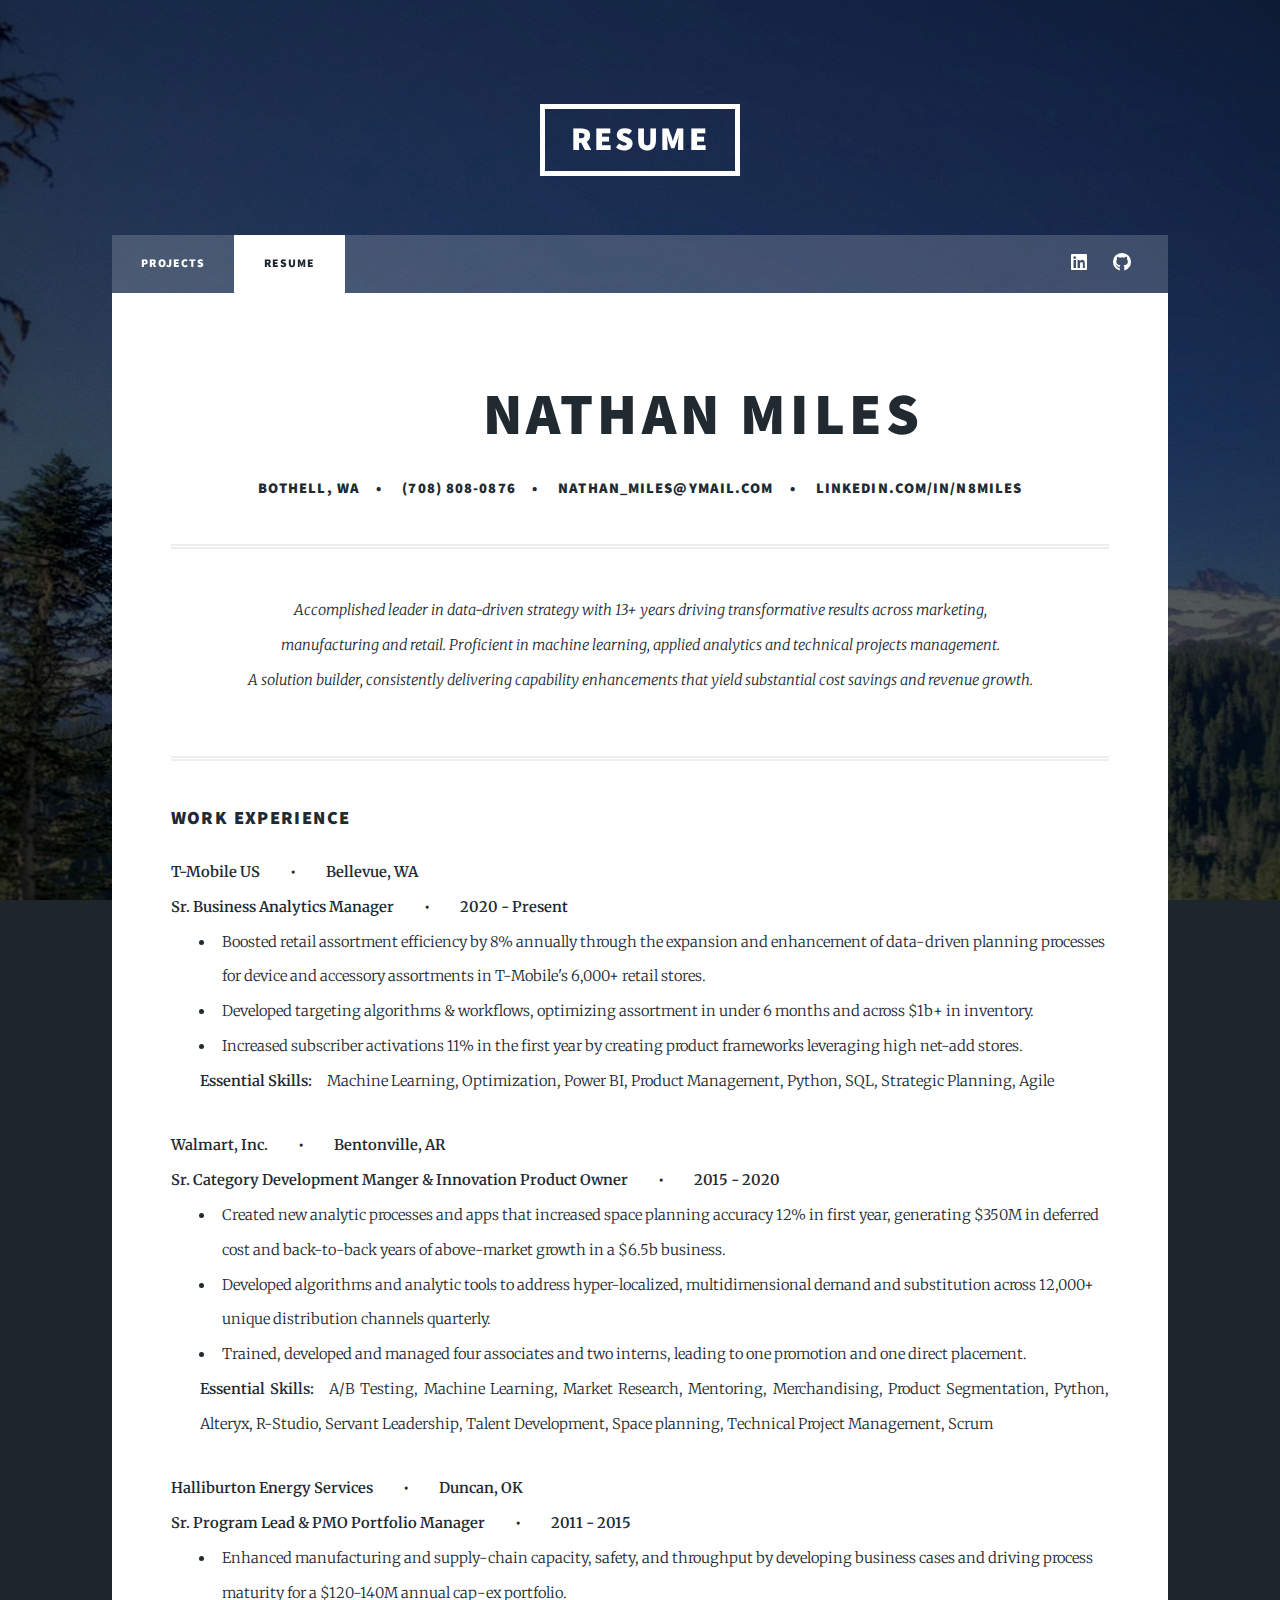
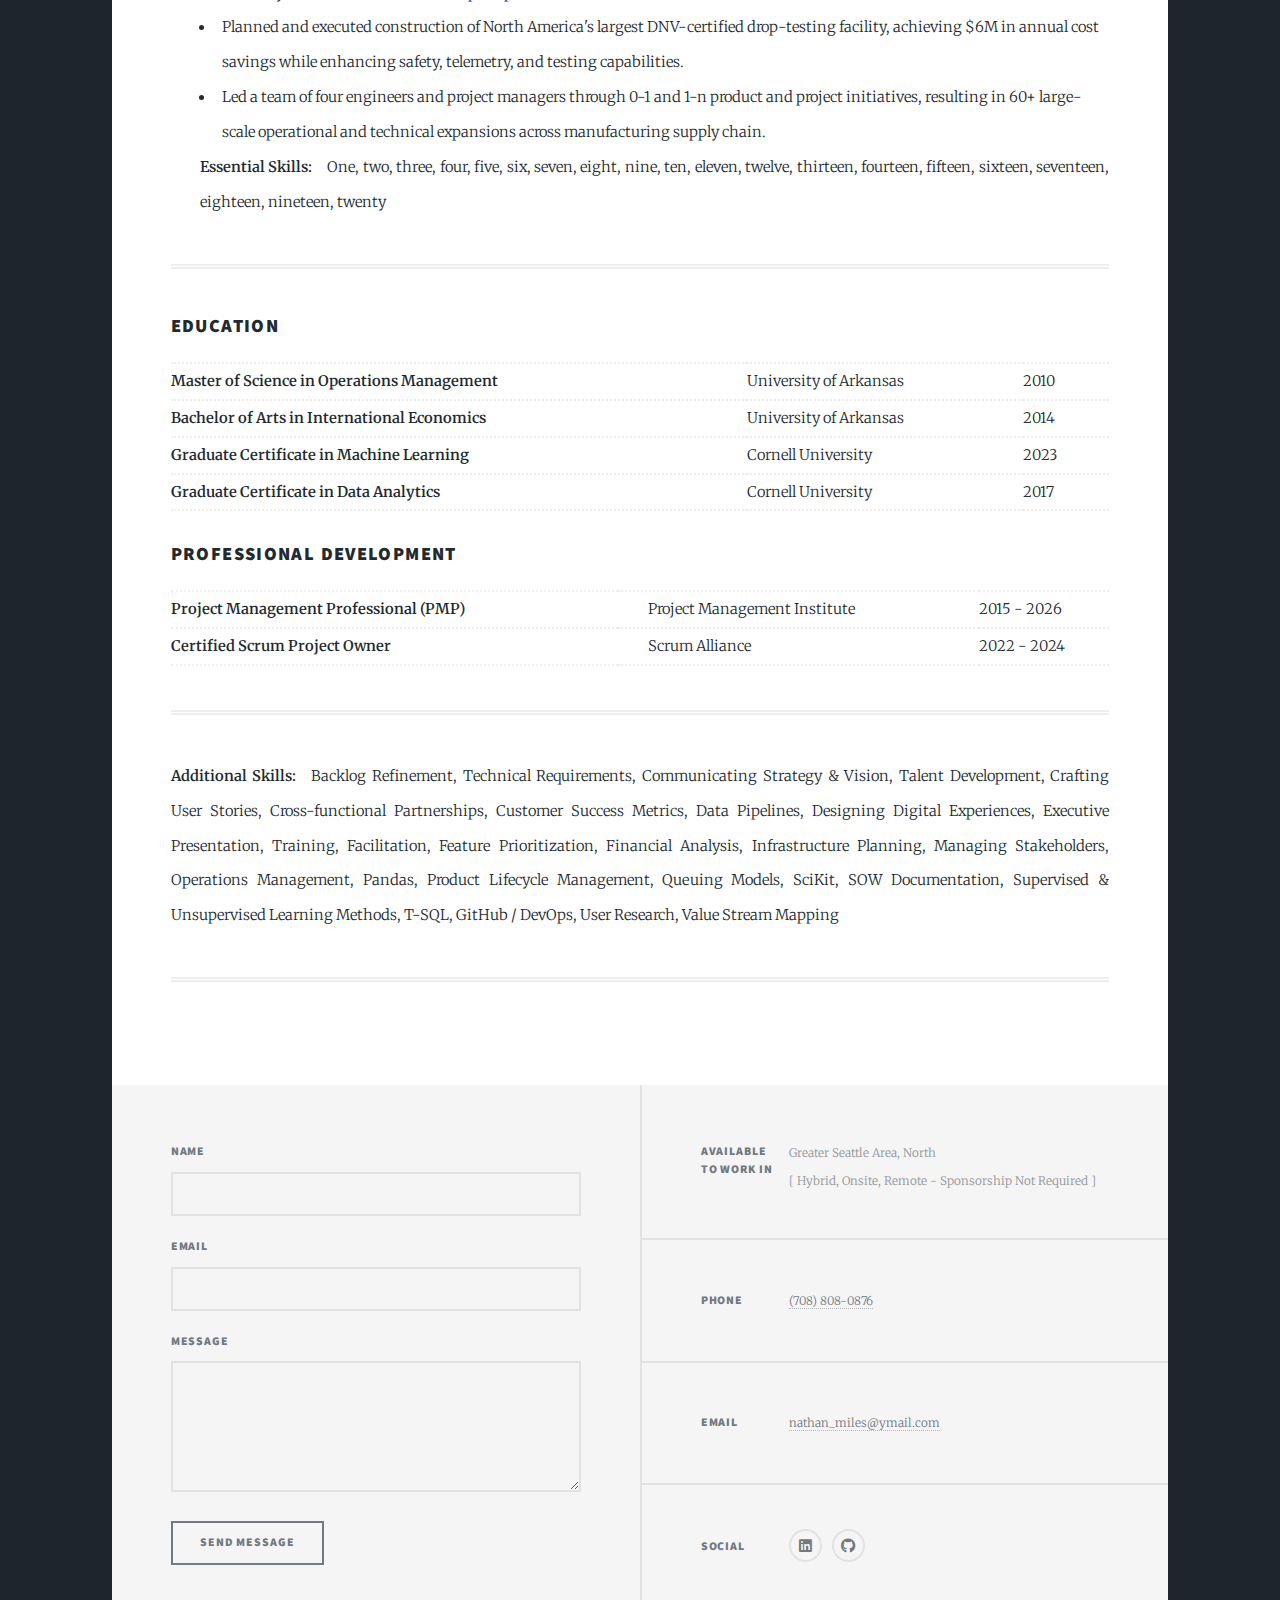
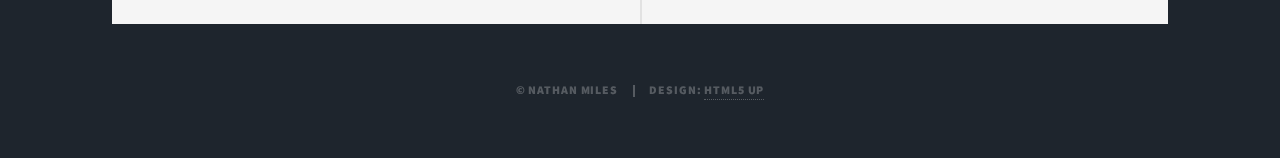
==== commit 0354199b: "Add files via upload" ====
--- a/Resume.html
+++ b/Resume.html
@@ -37,14 +37,15 @@
 							<section class="post">
 								<header class="major">
 									<div>
-										<h2><img src="images/Headshot_Circle_grey.png" style="vertical-align: middle;" width="100px"/>
+										<h2>
+											<!-- <img src="images/Headshot_Circle_grey.png" style="vertical-align: middle;" width="100px"/><br /> -->
 										<span style="vertical-align: middle;">&emsp;&emsp;Nathan Miles</span></h2>
 									</div>
 									<!--<div>-->
 								
 									<h4><a href="https://www.google.com/maps/place/Bothell,+WA/" target="_blank" rel="noopener noreferrer">Bothell, WA</a>&emsp;•&emsp;
 										<a href="tel:708-808-0876">(708) 808-0876</a>&emsp;•&emsp;
-										<a href="mailto:grnflash@gmail.com">grnflash@gmail.com</a>&emsp;•&emsp;
+										<a href="mailto:nathan_miles@ymail.com">nathan_miles@ymail.com</a>&emsp;•&emsp;
 										<a href="https://linkedin.com/in/n8miles" target="_blank" rel="noopener noreferrer">linkedin.com/in/n8miles</a>
 									</h4>
 									<!--</div>-->
@@ -148,7 +149,7 @@
 				<!-- Footer -->
 					<footer id="footer">
 						<section>
-							<form method="post" action="mailto:grnflash@gmail.com?subject=PortfolioFormSubmission" enctype="text/plain" onsubmit="location.href='Thanks for Reaching Out.html';">
+							<form method="post" action="mailto:nathan_miles@ymail.com?subject=PortfolioFormSubmission" enctype="text/plain" onsubmit="location.href='Thanks for Reaching Out.html';">
 								<div class="fields">
 									<div class="field">
 										<label for="name">Name</label>
@@ -180,7 +181,7 @@
 							</section>
 							<section>
 								<h3>Email</h3>
-								<p><a href="#">grnflash@gmail.com</a></p>
+								<p><a href="#">nathan_miles@ymail.com</a></p>
 							</section>
 							<section>
 								<h3>Social</h3>
